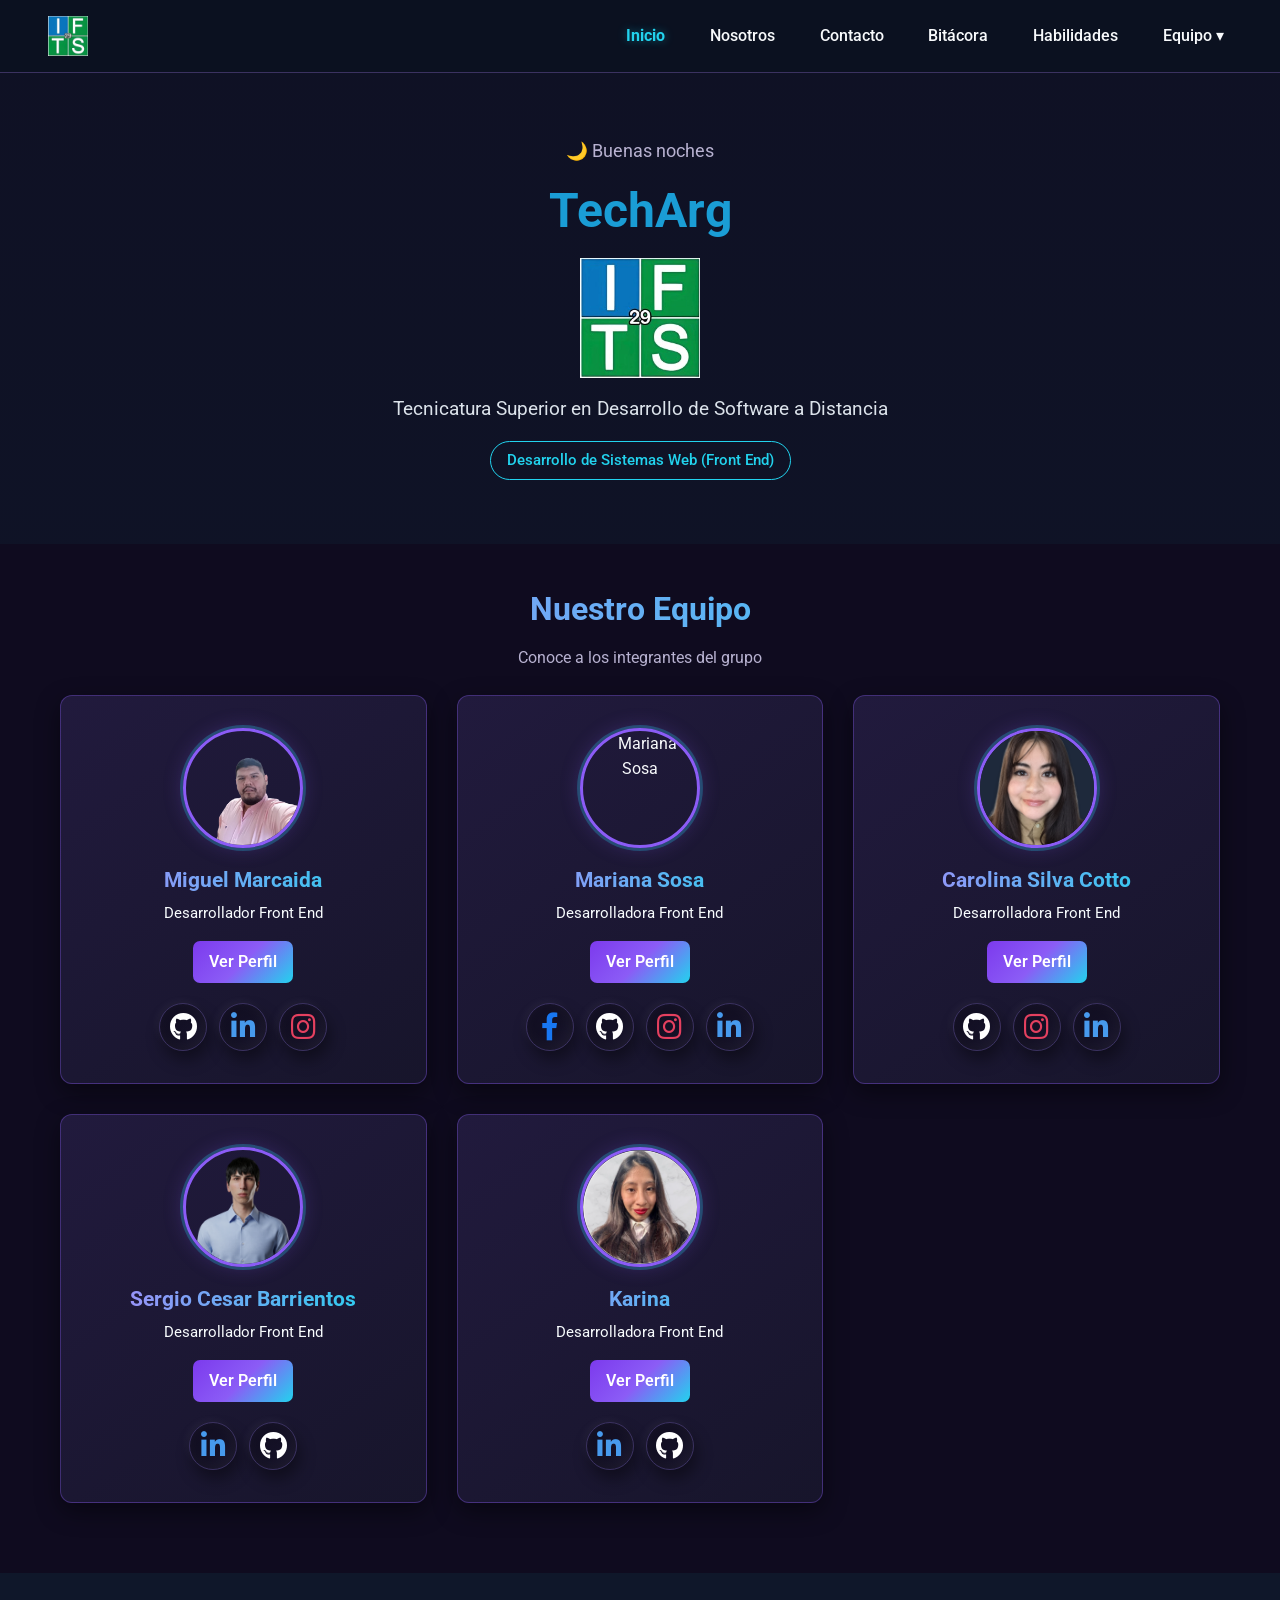
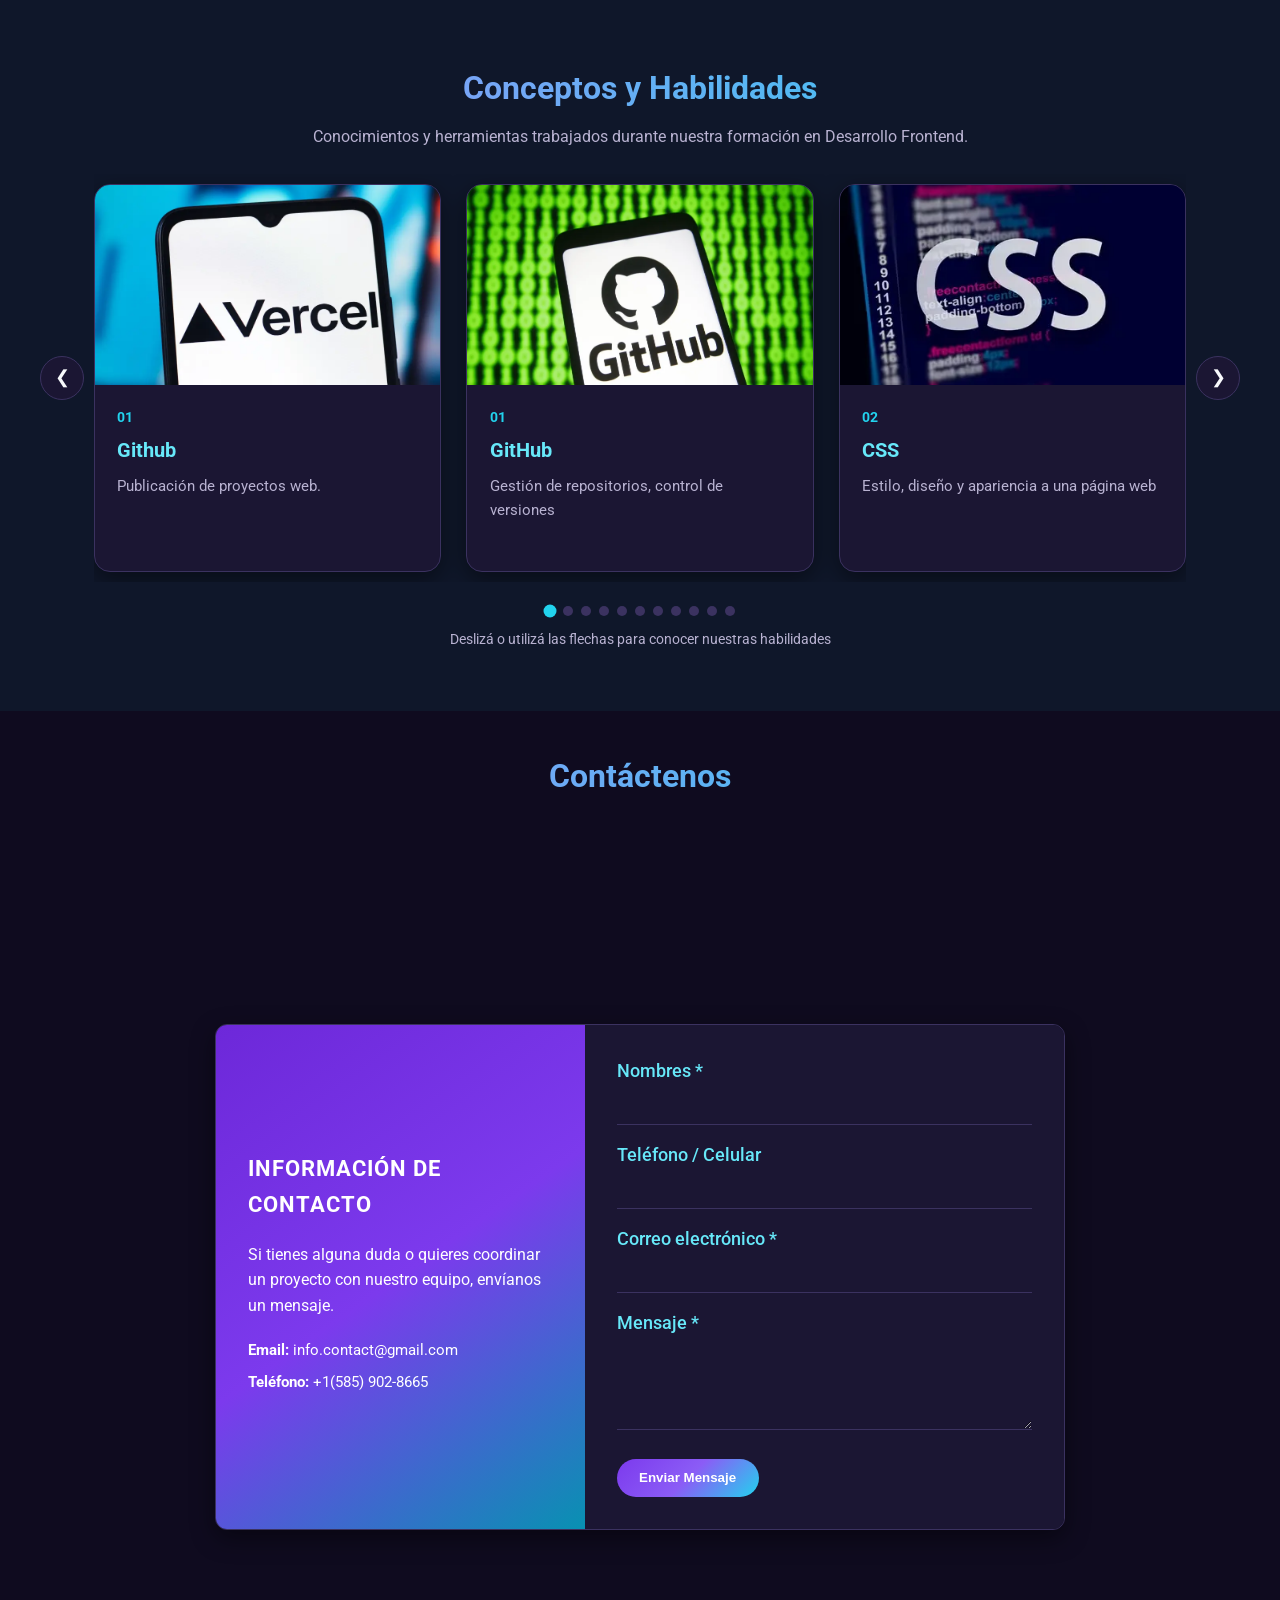
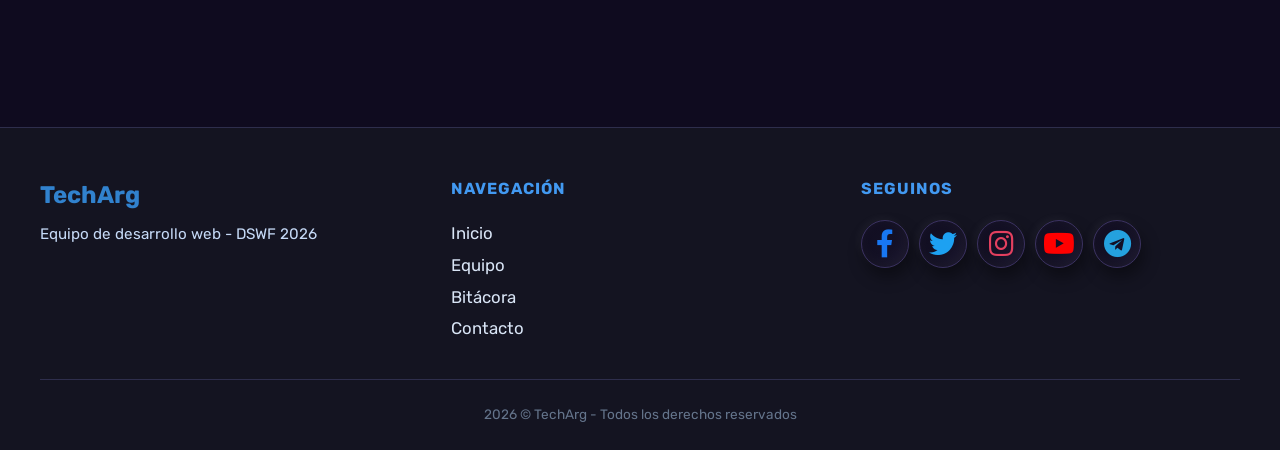
==== index.html @ 379dbae5 "arreglo enlaces de Karina y agrego logo del grupo, es el mismo que tine sergio no hay cambios" ====
<!doctype html>
<html lang="es">

<head>
  <meta charset="UTF-8" />
  <meta name="viewport" content="width=device-width, initial-scale=1.0" />
  <title>TechArg - Equipo de Desarrollo</title>

  <!-- Google Fonts -->
  <link rel="preconnect" href="https://fonts.googleapis.com" />
  <link rel="preconnect" href="https://fonts.gstatic.com" crossorigin />
  <link href="https://fonts.googleapis.com/css2?family=Roboto:wght@400;500;700&display=swap" rel="stylesheet" />
  <link rel="stylesheet" href="https://fonts.googleapis.com/css2?family=Rubik:wght@400;500&display=swap" />
  <link rel="stylesheet" href="https://cdnjs.cloudflare.com/ajax/libs/font-awesome/5.15.4/css/all.min.css" />
  <link rel="stylesheet" href="css/styles.css" />
  <link rel="shortcut icon" href="img/logoItfs.png" type="image/x-icon" />
</head>

<body>
  <!-- Encabezado / Navegación -->
  <header class="header">
    <div class="logo">
      <span><img src="img/logoItfs.png" alt="Logo IFTS" width="40" /></span>
    </div>

    <button class="menu-toggle" id="menuToggle" aria-label="Abrir menú">
      <i class="fas fa-bars"></i>
    </button>

    <nav class="nav" id="navMenu">
      <a href="index.html" class="active">Inicio</a>
      <a href="#equipo">Nosotros</a>
      <a href="#contacto">Contacto</a>
      <a href="bitacora.html">Bitácora</a>
      <a href="#habilidades">Habilidades</a>
      <div class="dropdown">
        <a href="#equipo" class="dropdown-btn">Equipo ▾</a>
        <div class="dropdown-content">
          <a href="mariana.html">Mariana Sosa</a>
          <a href="miguel.html">Miguel Marcaida</a>
          <a href="carolina.html">Carolina Silva Cotto</a>
          <a href="sergio.html">Sergio Cesar Barrientos</a>
          <a href="karina.html">Karina Sanchez</a>
        </div>
      </div>
    </nav>
  </header>

  <main>
    <!-- Hero -->
    <section id="inicio" class="hero-banner">
      <div class="hero-content">
        <p id="saludo" class="saludo">Cargando...</p>
        <h1 class="hero-title">TechArg</h1>
        <img src="img/logoItfs.png" alt="Logo IFTS" class="hero-logo" />
        <p class="hero-subtitle">
          Tecnicatura Superior en Desarrollo de Software a Distancia
        </p>
        <span class="hero-badge">Desarrollo de Sistemas Web (Front End)</span>
      </div>
    </section>

    <!-- Sección Equipo -->
    <section id="equipo" class="container team-section">
      <div class="section-title">
        <h2>Nuestro Equipo</h2>
        <p>Conoce a los integrantes del grupo</p>
      </div>

      <div class="team-grid">
        <!-- Miguel -->
        <article class="card">
          <img src="img/miguel/avatar-miguel.png" alt="Miguel Marcaida" class="card-img" />
          <h3>Miguel Marcaida</h3>
          <p class="role">Desarrollador Front End</p>
          <div class="card-links">
            <a href="miguel.html" class="btn-profile">Ver Perfil</a>
          </div>
          <div class="card-socials">
            <a href="https://github.com/Miguel-Marcaida" target="_blank" rel="noopener" title="GitHub" class="socials-item">
              <i class="fab fa-github github"></i>
            </a>
            <a href="https://www.linkedin.com/in/miguel-marcaida" target="_blank" rel="noopener" title="LinkedIn" class="socials-item">
              <i class="fab fa-linkedin-in linkedin"></i>
            </a>
            <a href="https://www.instagram.com/miguelmarcaida" target="_blank" rel="noopener" title="Instagram" class="socials-item">
              <i class="fab fa-instagram instagram"></i>
            </a>
          </div>
        </article>

        <!-- Mariana -->
        <article class="card">
          <img src="img/foto cv.webp" alt="Mariana Sosa" class="card-img" />
          <h3>Mariana Sosa</h3>
          <p class="role">Desarrolladora Front End</p>
          <div class="card-links">
            <a href="mariana.html" class="btn-profile">Ver Perfil</a>
          </div>
          <div class="card-socials">
            <a href="https://www.facebook.com/mariana.sosa.5015" target="_blank" rel="noopener" title="Facebook" class="socials-item">
              <i class="fab fa-facebook-f facebook"></i>
            </a>
            <a href="https://github.com/MaruSosa" target="_blank" rel="noopener" title="GitHub" class="socials-item">
              <i class="fab fa-github github"></i>
            </a>
            <a href="https://www.instagram.com/maruu_sosa/?hl=es" target="_blank" rel="noopener" title="Instagram" class="socials-item">
              <i class="fab fa-instagram instagram"></i>
            </a>
            <a href="https://www.linkedin.com/in/mariana-sosa-0b2378185/" target="_blank" rel="noopener" title="LinkedIn" class="socials-item">
              <i class="fab fa-linkedin-in linkedin"></i>
            </a>
          </div>
        </article>

        <!-- Carolina -->
        <article class="card">
          <img src="img/carolina/carolina-foto.png" alt="Carolina Silva Cotto" class="card-img" />
          <h3>Carolina Silva Cotto</h3>
          <p class="role">Desarrolladora Front End</p>
          <div class="card-links">
            <a href="carolina.html" class="btn-profile">Ver Perfil</a>
          </div>
          <div class="card-socials">
            <a href="https://github.com/csilvacotto-2202" target="_blank" rel="noopener" title="GitHub" class="socials-item">
              <i class="fab fa-github github"></i>
            </a>
            <a href="https://www.instagram.com/carosc_02" target="_blank" rel="noopener" title="Instagram" class="socials-item">
              <i class="fab fa-instagram instagram"></i>
            </a>
            <a href="https://www.linkedin.com/in/carolina-silva-cotto" target="_blank" rel="noopener" title="LinkedIn" class="socials-item">
              <i class="fab fa-linkedin-in linkedin"></i>
            </a>
          </div>
        </article>

        <!-- Sergio -->
        <article class="card">
          <img src="img/sergio/yo.png" alt="Sergio Cesar Barrientos" class="card-img" />
          <h3>Sergio Cesar Barrientos</h3>
          <p class="role">Desarrollador Front End</p>
          <div class="card-links">
            <a href="sergio.html" class="btn-profile">Ver Perfil</a>
          </div>
          <div class="card-socials">
            <a href="https://www.linkedin.com" target="_blank" rel="noopener" title="LinkedIn" class="socials-item">
              <i class="fab fa-linkedin-in linkedin"></i>
            </a>
            <a href="https://github.com/SergioCesarBarrientos" target="_blank" rel="noopener" title="GitHub" class="socials-item">
              <i class="fab fa-github github"></i>
            </a>
          </div>
        </article>

        <!-- Karina -->
        <article class="card">
          <img src="img/karina/perfil.png" alt="Karina" class="card-img" />
          <h3>Karina</h3>
          <p class="role">Desarrolladora Front End</p>
          <div class="card-links">
            <a href="karina.html" class="btn-profile">Ver Perfil</a>
          </div>
          <div class="card-socials">
            <a href="https://www.linkedin.com" target="_blank" rel="noopener" title="LinkedIn" class="socials-item">
              <i class="fab fa-linkedin-in linkedin"></i>
            </a>
            <a href="https://github.com" target="_blank" rel="noopener" title="GitHub" class="socials-item">
              <i class="fab fa-github github"></i>
            </a>
          </div>
        </article>
      </div>
    </section>

    <!-- =========================================================
         SECCIÓN HABILIDADES
         ========================================================= -->
    <section id="habilidades" class="services-section">

      <div class="section-title">
        <h2>Conceptos y Habilidades</h2>
        <p>
          Conocimientos y herramientas trabajados durante
          nuestra formación en Desarrollo Frontend.
        </p>
      </div>

      <div class="skills-carousel" id="skillsCarousel">

        <button class="carousel-button carousel-prev" id="prevSkill" type="button" aria-label="Habilidad anterior">
          &#10094;
        </button>

        <div class="skills-viewport">
          <div class="skills-track" id="skillsTrack">

            <!-- 01 - GITHUB Y VERCEL -->
            <article class="skill-card">
              <div class="skill-image">
                <img src="img/carruselHabilidades/vercel.webp" alt="GitHub" loading="lazy" />
              </div>
              <div class="skill-content">
                <span class="skill-number">01</span>
                <h3> Github</h3>
                <p>Publicación de proyectos web.</p>
              </div>
            </article>
            <article class="skill-card">
              <div class="skill-image">
                <img src="img/carruselHabilidades/github.webp" alt="GitHub" loading="lazy" />
              </div>
              <div class="skill-content">
                <span class="skill-number">01</span>
                <h3>GitHub </h3>
                <p>Gestión de repositorios, control de versiones</p>
              </div>
            </article>

            <!-- 02 - FRONTEND -->
            <article class="skill-card">
              <div class="skill-image">
                <img src="img/carruselHabilidades/css.webp" alt="Desarrollo Frontend" loading="lazy" />
              </div>
              <div class="skill-content">
                <span class="skill-number">02</span>
                <h3>CSS</h3>
                <p>Estilo, diseño y apariencia a una página web</p>
              </div>
            </article>

            <!-- 03 - HTML -->
            <article class="skill-card">
              <div class="skill-image">
                <img src="img/carruselHabilidades/html.webp" alt="HTML" loading="lazy" />
              </div>
              <div class="skill-content">
                <span class="skill-number">03</span>
                <h3>HTML</h3>
                <p>Estructuración semántica, organización de contenidos y construcción de páginas web.</p>
              </div>
            </article>

            <!-- 04 -responsive design-->
            <article class="skill-card">
              <div class="skill-image">
                <img src="img/logo responsive design.webp" alt="CSS y Responsive Design" loading="lazy" />
              </div>
              <div class="skill-content">
                <span class="skill-number">04</span>
                <h3>CSS &amp; Responsive Design</h3>
                <p>Estilos, Flexbox, Grid, animaciones y adaptación de interfaces a diferentes dispositivos.</p>
              </div>
            </article>

            <!-- 05 - JAVASCRIPT -->
            <article class="skill-card">
              <div class="skill-image">
                <img src="img/logo javascript.webp" alt="JavaScript" loading="lazy" />
              </div>
              <div class="skill-content">
                <span class="skill-number">05</span>
                <h3>JavaScript</h3>
                <p>Creación de interacciones dinámicas y comportamiento de los elementos de una página.</p>
              </div>
            </article>

            <!-- 06 - MANIPULACIÓN DE DATOS -->
            <article class="skill-card">
              <div class="skill-image">
                <img src="img/carruselHabilidades/data process.webp" alt="Manipulación de datos" loading="lazy" />
              </div>
              <div class="skill-content">
                <span class="skill-number">06</span>
                <h3>Manipulación de datos</h3>
                <p>Trabajo con información y estructuras de datos utilizando JavaScript.</p>
              </div>
            </article>

            <!-- 07 - LANDING PAGE -->
            <article class="skill-card">
              <div class="skill-image">
                <img src="img/carruselHabilidades/landing page.webp" alt="Landing Page" loading="lazy" />
              </div>
              <div class="skill-content">
                <span class="skill-number">07</span>
                <h3>Landing Pages</h3>
                <p>Diseño y desarrollo de páginas de presentación atractivas, claras y adaptables.</p>
              </div>
            </article>

            <!-- 08 - INTELIGENCIA ARTIFICIAL -->
            <article class="skill-card">
              <div class="skill-image">
                <img src="img/carruselHabilidades/ia.webp" alt="Inteligencia Artificial" loading="lazy" />
              </div>
              <div class="skill-content">
                <span class="skill-number">08</span>
                <h3>Inteligencia Artificial</h3>
                <p>Conceptos básicos sobre Inteligencia Artificial y sus aplicaciones en el desarrollo.</p>
              </div>
            </article>

            <!-- 09 - DESARROLLO ASISTIDO CON IA -->
            <article class="skill-card">
              <div class="skill-image">
                <img src="img/carruselHabilidades/desarrollo asistido.webp" alt="Desarrollo asistido con IA" loading="lazy" />
              </div>
              <div class="skill-content">
                <span class="skill-number">09</span>
                <h3>Desarrollo asistido con IA</h3>
                <p>Uso de herramientas de IA como apoyo durante el proceso de desarrollo y aprendizaje.</p>
              </div>
            </article>

            <!-- 10 - FRAMEWORKS -->
            <article class="skill-card">
              <div class="skill-image">
                <img src="img/carruselHabilidades/framework.webp" alt="Frameworks JavaScript" loading="lazy" />
              </div>
              <div class="skill-content">
                <span class="skill-number">10</span>
                <h3>Frameworks JavaScript</h3>
                <p>Introducción al uso de frameworks y herramientas del ecosistema JavaScript.</p>
              </div>
            </article>

          </div>
        </div>

        <button class="carousel-button carousel-next" id="nextSkill" type="button" aria-label="Siguiente habilidad">
          &#10095;
        </button>

      </div>

      <div class="carousel-footer">
        <div class="carousel-dots" id="carouselDots" aria-label="Indicadores de habilidades"></div>
        <p>Deslizá o utilizá las flechas para conocer nuestras habilidades</p>
      </div>

    </section>

    <!-- Sección de contacto -->
    <section class="section-title">
      <h2>Contáctenos</h2>
    </section>

    <section id="contacto" class="contact-section">
      <div class="contact-container">
        <!-- Información de contacto -->
        <div class="contact-info">
          <h2>INFORMACIÓN DE CONTACTO</h2>
          <p class="contact-desc">
            Si tienes alguna duda o quieres coordinar un proyecto con nuestro
            equipo, envíanos un mensaje.
          </p>

          <div class="info-details">
            <p><strong>Email:</strong> info.contact@gmail.com</p>
            <p><strong>Teléfono:</strong> +1(585) 902-8665</p>
          </div>
        </div>

        <!-- Formulario -->
        <form class="contact-form">
          <div class="form-group">
            <label for="nombres">Nombres *</label>
            <input type="text" id="nombres" required />
          </div>

          <div class="form-group">
            <label for="telefono">Teléfono / Celular</label>
            <input type="tel" id="telefono" />
          </div>

          <div class="form-group">
            <label for="email">Correo electrónico *</label>
            <input type="email" id="email" required />
          </div>

          <div class="form-group">
            <label for="mensaje">Mensaje *</label>
            <textarea id="mensaje" rows="4" required></textarea>
          </div>

          <button type="submit" class="btn-submit">Enviar Mensaje</button>
        </form>
      </div>
    </section>
  </main>

  <!-- Pie de Página -->
  <footer class="footer">
    <div class="footer-container">
      <!-- Columna 1: Logo + descripción -->
      <div class="footer-col">
        <h3>TechArg</h3>
        <p>Equipo de desarrollo web - DSWF 2026</p>
      </div>

      <!-- Columna 2: Navegación -->
      <div class="footer-col">
        <h4>Navegación</h4>
        <ul>
          <li><a href="#inicio">Inicio</a></li>
          <li><a href="#equipo">Equipo</a></li>
          <li><a href="bitacora.html">Bitácora</a></li>
          <li><a href="#contacto">Contacto</a></li>
        </ul>
      </div>

      <!-- Columna 3: Redes Sociales -->
      <div class="footer-col">
        <h4>Seguinos</h4>
        <div class="footer-socials">
          <a href="#" class="socials-item" title="Facebook"><i class="fab fa-facebook-f facebook"></i></a>
          <a href="#" class="socials-item" title="Twitter"><i class="fab fa-twitter twitter"></i></a>
          <a href="#" class="socials-item" title="Instagram"><i class="fab fa-instagram instagram"></i></a>
          <a href="#" class="socials-item" title="YouTube"><i class="fab fa-youtube youtube"></i></a>
          <a href="#" class="socials-item" title="Telegram"><i class="fab fa-telegram telegram"></i></a>
        </div>
      </div>
    </div><!-- /footer-container -->

    <!-- Copyright -->
    <div class="footer-copy">
      <p>2026 © TechArg - Todos los derechos reservados</p>
    </div>
  </footer>



  <button id="btnArriba" class="btn-arriba">
           <i class="fas fa-arrow-up"></i>
    </button>

  <script src="js/main.js"></script>
  <script src="js/sergio.js"></script>
</body>

</html>
---- css/styles.css ----
/* ===================================================
   1. VARIABLES GLOBALES Y RESET
   =================================================== */

:root {
  --primary-color: #8b5cf6;
  --primary-hover: #7c3aed;

  --secondary-color: #22d3ee;
  --secondary-hover: #06b6d4;

  --bg-color: #0f0b1f;
  --card-bg: #1b1633;
  --header-bg: #100c20;

  --text-color: #f8fafc;
  --text-muted: #b8b2d1;

  --border-color: #3b3260;

  --gradient-tech: linear-gradient(135deg, #7c3aed, #8b5cf6, #22d3ee);

  --shadow: 0 8px 25px rgba(0, 0, 0, 0.45);

  --font-main: "Roboto", sans-serif;
}

* {
  box-sizing: border-box;
  margin: 0;
  padding: 0;
}

html {
    scroll-behavior: smooth;
}


img {
  max-width: 100%;
  height: auto;
  display: block;
}

body {
  font-family: var(--font-main);
  background-color: var(--bg-color);
  color: var(--text-color);
  line-height: 1.6;
  overflow-x: hidden;
}

.container {
  width: 100%;
}

/* ===================================================
   2. HEADER Y NAVEGACIÓN
   =================================================== */

.header {
  background-color: #0b1120;
  padding: 0.8rem 1rem;
  display: flex;
  flex-wrap: wrap;
  justify-content: space-between;
  align-items: center;
  gap: 0.8rem;
  border-bottom: 1px solid var(--border-color);
  position: relative;
}

.logo {
  display: flex;
  align-items: center;
}

/* Botón hamburguesa (solo mobile) */
.menu-toggle {
  background: none;
  border: 1px solid var(--border-color);
  border-radius: 8px;
  color: var(--text-color);
  font-size: 1.3rem;
  width: 44px;
  height: 44px;
  cursor: pointer;
  transition: color 0.2s, border-color 0.2s;
}

.menu-toggle:hover {
  color: var(--secondary-color);
  border-color: var(--secondary-color);
}

/* Menú: oculto en mobile hasta que se abre */
.nav {
  display: none;
  flex-direction: column;
  align-items: center;
  gap: 0.6rem;
  width: 100%;
}

.nav.open {
  display: flex;
}

.nav a,
.dropdown-btn {
  text-decoration: none;
  color: var(--text-color);
  font-weight: 500;
  transition: color 0.2s, text-shadow 0.2s;
  padding: 0.2rem 0.5rem;
}

.nav a:hover,
.nav a.active,
.dropdown:hover .dropdown-btn {
  color: var(--secondary-color);
  font-weight: 700;
  text-shadow: 0 0 10px rgba(34, 211, 238, 0.45);
}

/* Menú desplegable */
.dropdown {
  position: relative;
  display: inline-block;
}

.dropdown-btn {
  cursor: pointer;
  background: none;
  border: none;
  font-size: inherit;
  font-family: inherit;
}

.dropdown-content {
  display: none;
  position: absolute;
  top: 100%;
  left: 50%;
  transform: translateX(-50%);
  background-color: var(--card-bg);
  min-width: 180px;
  box-shadow: var(--shadow);
  border: 1px solid var(--border-color);
  border-radius: 8px;
  z-index: 1000;
  overflow: hidden;
}

.dropdown-content a {
  color: var(--text-muted);
  padding: 10px 16px;
  text-decoration: none;
  display: block;
  font-size: 0.95rem;
  text-align: left;
  white-space: nowrap;
  transition: background 0.2s, color 0.2s;
}

.dropdown-content a:hover {
  background: var(--gradient-tech);
  color: #ffffff;
}

.dropdown:hover .dropdown-content {
  display: flex;
  flex-direction: column;
}

/* ===================================================
   3. HERO Y TÍTULOS DE SECCIÓN
   =================================================== */

.hero-banner {
  background:
    linear-gradient(rgba(15, 23, 42, 0.5), rgba(15, 23, 42, 0.65)),
    url("https://images.unsplash.com/photo-1522071820081-009f0129c71c?auto=format&fit=crop&w=1350&q=80")
      center/cover no-repeat;
  color: var(--text-color);
  padding: 4rem 1rem;
  text-align: center;
}

.hero-logo {
  width: 120px;
  margin: 0 auto 1rem;
}

.saludo {
  font-size: 1.1rem;
  color: var(--text-muted);
  margin-bottom: 0.5rem;
}

.hero-title {
  font-size: 2.2rem;
  margin-bottom: 0.5rem;
  color: #1a9dd5;
}

.hero-subtitle {
  font-size: 1.2rem;
  color: #dbe2ea;
  margin-bottom: 1rem;
}

.hero-badge {
  display: inline-block;
  padding: 0.4rem 1rem;
  border: 1px solid var(--secondary-color);
  border-radius: 999px;
  color: var(--secondary-color);
  font-size: 0.95rem;
  font-weight: 500;
}

.section-title {
  text-align: center;
  margin: 2.5rem 0 1.5rem;
}

.section-title h2 {
  background: linear-gradient(90deg, #a78bfa, #22d3ee);
  background-clip: text;
  -webkit-background-clip: text;
  -webkit-text-fill-color: transparent;
  font-size: 2rem;
  font-weight: 700;
}

.section-title p {
  margin-top: 10px;
  color: var(--text-muted);
}

.section-subtitle {
  display: block;
  color: var(--secondary-color);
  font-size: 0.85rem;
  letter-spacing: 2px;
  margin-bottom: 0.3rem;
}

/* ===================================================
   4. TARJETAS DE EQUIPO
   =================================================== */
.team-section{
    padding-bottom: 70px;
}

.team-grid {
  display: grid;
  grid-template-columns: repeat(auto-fit, minmax(240px, 1fr));
  gap: 30px;
  max-width: 1200px;
  margin: 0 auto;
  padding: 0 20px;
}

.card {
  background: linear-gradient(145deg, #211a3d, #17152b);
  border: 1px solid rgba(139, 92, 246, 0.35);
  border-radius: 12px;
  padding: 2rem;
  text-align: center;
  box-shadow: var(--shadow);
  transition: transform 0.3s ease, border-color 0.3s ease, box-shadow 0.3s ease;
}

.card:hover {
  transform: translateY(-5px);
  border-color: var(--secondary-color);
  box-shadow:
    0 10px 30px rgba(124, 58, 237, 0.25),
    0 0 20px rgba(34, 211, 238, 0.12);
}

.card-img {
  width: 120px;
  height: 120px;
  border-radius: 50%;
  margin: 0 auto 1rem;
  object-fit: cover;
  border: 3px solid #8b5cf6;
  box-shadow:
    0 0 0 3px rgba(34, 211, 238, 0.25),
    0 0 20px rgba(139, 92, 246, 0.25);
}

.card h3 {
  font-size: 1.3rem;
  margin-bottom: 0.25rem;
  background: linear-gradient(90deg, #a78bfa, #22d3ee);
  background-clip: text;
  -webkit-background-clip: text;
  -webkit-text-fill-color: transparent;
}

.card .role {
  color: #f7fbfd;
  font-size: 0.95rem;
  margin-bottom: 1rem;
}

.card-links {
  display: flex;
  gap: 0.5rem;
  justify-content: center;
  margin-top: 1rem;
}

.card-socials {
  display: flex;
  justify-content: center;
  align-items: center;
  gap: 12px;
  margin-top: 20px;
  width: 100%;
}

/* Botones */
.btn,
.btn-profile,
.btn-github {
  padding: 0.5rem 1rem;
  border-radius: 7px;
  text-decoration: none;
  font-weight: 600;
  cursor: pointer;
  border: none;
  transition: background 0.3s ease, transform 0.3s ease, box-shadow 0.3s ease;
}

.btn,
.btn-profile {
  background: var(--gradient-tech);
  color: white;
}

.btn:hover,
.btn-profile:hover {
  transform: translateY(-2px);
  box-shadow:
    0 5px 15px rgba(139, 92, 246, 0.4),
    0 0 15px rgba(34, 211, 238, 0.2);
}

.btn-github {
  background-color: #27213f;
  color: white;
  border: 1px solid #403663;
}

.btn-github:hover {
  background: linear-gradient(135deg, #7c3aed, #22d3ee);
  border-color: transparent;
}

/* ===================================================
   5. HABILIDADES - CARRUSEL
   =================================================== */

.services-section {
  width: 100%;
  padding: 50px 15px 60px;
  background: #0f172a;
  overflow: hidden;
}

.skills-carousel {
  position: relative;
  display: flex;
  align-items: center;
  gap: 10px;
  max-width: 1200px;
  margin: 0 auto;
}

/* Ventana visible */
.skills-viewport {
  flex: 1;
  min-width: 0;
  overflow: hidden;
  padding: 10px 0;
}

/* Pista que se desplaza */
.skills-track {
  display: flex;
  gap: 25px;
  will-change: transform;
}

/* Tarjeta: 3 por vista en escritorio */
.skill-card {
  flex: 0 0 calc((100% - 50px) / 3);
  background: var(--card-bg);
  border: 1px solid var(--border-color);
  border-radius: 16px;
  overflow: hidden;
  box-shadow: var(--shadow);
  transition: border-color 0.3s ease, box-shadow 0.3s ease;
}

.skill-card:hover {
  border-color: var(--secondary-color);
  box-shadow:
    0 10px 30px rgba(124, 58, 237, 0.25),
    0 0 20px rgba(34, 211, 238, 0.12);
}

.skill-image {
  height: 200px;
  background: #0b1120;
}

.skill-image img {
  width: 100%;
  height: 100%;
  object-fit: cover;
}

.skill-content {
  padding: 1.2rem 1.4rem 1.5rem;
}

.skill-number {
  display: inline-block;
  color: var(--secondary-color);
  font-weight: 700;
  font-size: 0.9rem;
  margin-bottom: 0.3rem;
}

.skill-content h3 {
  color: #67e8f9;
  font-size: 1.25rem;
  margin-bottom: 0.5rem;
}

.skill-content p {
  color: var(--text-muted);
  font-size: 0.95rem;
}

/* Flechas */
.carousel-button {
  flex-shrink: 0;
  width: 44px;
  height: 44px;
  border-radius: 50%;
  border: 1px solid var(--border-color);
  background: var(--card-bg);
  color: var(--text-color);
  font-size: 1.1rem;
  cursor: pointer;
  transition: background 0.3s ease, border-color 0.3s ease, transform 0.3s ease;
}

.carousel-button:hover {
  background: var(--gradient-tech);
  border-color: transparent;
  transform: scale(1.08);
}

/* Indicadores */
.carousel-footer {
  margin-top: 1.5rem;
  text-align: center;
}

.carousel-dots {
  display: flex;
  justify-content: center;
  flex-wrap: wrap;
  gap: 8px;
  margin-bottom: 0.8rem;
}

.carousel-dot {
  width: 10px;
  height: 10px;
  border-radius: 50%;
  border: none;
  background: var(--border-color);
  cursor: pointer;
  transition: background 0.3s ease, transform 0.3s ease;
}

.carousel-dot.active {
  background: var(--secondary-color);
  transform: scale(1.3);
}

.carousel-footer p {
  color: var(--text-muted);
  font-size: 0.9rem;
}

/* Tablet: 2 por vista */
@media (max-width: 900px) {
  .skill-card {
    flex-basis: calc((100% - 25px) / 2);
  }
}

/* Celular: 1 por vista */
@media (max-width: 600px) {
  .skill-card {
    flex-basis: 100%;
  }

  .skill-image {
    height: 170px;
  }

  .carousel-button {
    width: 36px;
    height: 36px;
    font-size: 0.95rem;
  }
}

/* ===================================================
   6. FORMULARIO DE CONTACTO
   =================================================== */

.contact-section {
  display: flex;
  justify-content: center;
  align-items: center;
  width: 100%;
      min-height: 100vh;
    box-sizing: border-box;
}

.contact-container {
  display: grid;
  grid-template-columns: 1fr;
  max-width: 850px;
  width: 100%;
  margin: 0 auto;
  border-radius: 12px;
  overflow: hidden;
  box-shadow: var(--shadow);
  border: 1px solid var(--border-color);
}

.contact-info {
  background: linear-gradient(145deg, #6d28d9, #7c3aed, #0891b2);
  color: #ffffff;
  padding: 2rem;
  display: flex;
  flex-direction: column;
  justify-content: center;
  gap: 1.2rem;
}

.contact-info h2 {
  font-size: 1.4rem;
  letter-spacing: 1px;
}

.info-details p {
  margin-bottom: 0.5rem;
  font-size: 0.95rem;
}

.contact-form {
  background-color: var(--card-bg);
  padding: 2rem;
  display: flex;
  flex-direction: column;
  gap: 1rem;
}

.form-group {
  display: flex;
  flex-direction: column;
  gap: 0.3rem;
}

.form-group label {
  color: #67e8f9;
  font-size: 1.1rem;
  font-weight: 500;
}

.form-group input,
.form-group textarea {
  background: transparent;
  border: none;
  border-bottom: 1px solid var(--border-color);
  color: var(--text-color);
  padding: 0.5rem 0;
  font-size: 0.95rem;
  font-family: inherit;
  outline: none;
  transition: border-color 0.2s, box-shadow 0.2s;
}

.form-group input:focus,
.form-group textarea:focus {
  border-bottom-color: var(--secondary-color);
  box-shadow: 0 1px 0 var(--secondary-color);
}

.btn-submit {
  background: var(--gradient-tech);
  color: white;
  border: none;
  padding: 0.7rem 1.4rem;
  border-radius: 25px;
  font-weight: 600;
  cursor: pointer;
  margin-top: 0.8rem;
  align-self: flex-start;
  transition: transform 0.3s ease, box-shadow 0.3s ease;
}

.btn-submit:hover {
  transform: translateY(-2px);
  box-shadow:
    0 5px 20px rgba(139, 92, 246, 0.45),
    0 0 15px rgba(34, 211, 238, 0.2);
}

/* ===================================================
   7. REDES SOCIALES (BOTONES NEUMÓRFICOS)
   =================================================== */

.facebook  { color: #1877f2; }
.github    { color: #ffffff; }
.instagram { color: #e4405f; }
.linkedin  { color: #479aed; }
.youtube   { color: #ff0000; }
.telegram  { color: #24a1de; }
.twitter   { color: #1da1f2; }

.socials-item {
  display: inline-flex;
  align-items: center;
  justify-content: center;
  width: 48px;
  height: 48px;
  border-radius: 50%;
  background: linear-gradient(145deg, #1b1633, #141126);
  border: 1px solid #3b3260;
  text-decoration: none;
  box-shadow:
    3px 9px 16px rgba(0, 0, 0, 0.4),
    -3px -3px 10px rgba(255, 255, 255, 0.04),
    inset 14px 14px 26px rgba(0, 0, 0, 0.3),
    inset -3px -3px 15px rgba(255, 255, 255, 0.05);
  transition: all 0.3s cubic-bezier(0.25, 0.8, 0.25, 1);
}

.socials-item i {
  font-size: 28px;
  line-height: 1;
}

a.socials-item:hover {
  transform: translateY(-3px);
  box-shadow: 0 0 20px rgba(1, 74, 84, 0.7);
  border-color: rgba(6, 255, 251, 0.61);
  background: linear-gradient(
    to right,
    rgba(52, 57, 219, 0.13),
    #010607b5,
    rgba(255, 0, 94, 0.14)
  );
}

a.socials-item:hover .facebook  { filter: drop-shadow(0 0 8px #1877f2); }
a.socials-item:hover .github    { filter: drop-shadow(0 0 8px #ffffff); }
a.socials-item:hover .instagram { filter: drop-shadow(0 0 8px #e4405f); }
a.socials-item:hover .linkedin  { filter: drop-shadow(0 0 8px #0a66c2); }

/* ===================================================
   8. PERFIL Y BITÁCORA
   =================================================== */

.profile-section {
  padding: 3rem 1rem;
  max-width: 900px;
  margin: 0 auto;
}

.profile-container {
  background-color: var(--card-bg);
  border: 1px solid var(--border-color);
  border-radius: 12px;
  padding: 2rem;
  margin-bottom: 2rem;
  box-shadow: var(--shadow);
  transition: border-color 0.3s ease, box-shadow 0.3s ease;
}

.profile-container:hover {
  border-color: var(--primary-color);
  box-shadow: 0 8px 25px rgba(49, 130, 206, 0.3);
}

.profile-section h2 {
  font-size: 1.8rem;
  color: var(--primary-color);
  text-align: center;
  margin-bottom: 2rem;
  border-bottom: 2px solid var(--border-color);
  padding-bottom: 0.8rem;
}

.profile-container h3 {
  font-size: 1.3rem;
  color: #55bfed;
  margin-bottom: 1rem;
}

.profile-lista {
  list-style: none;
}

.profile-lista li {
  background-color: #0f172a;
  border: 1px solid var(--border-color);
  border-radius: 8px;
  padding: 0.8rem 1.2rem;
  margin-bottom: 0.6rem;
  color: var(--text-muted);
  transition: border-color 0.3s ease, color 0.3s ease;
}

.profile-lista li:hover {
  border-color: var(--primary-color);
  color: var(--text-color);
}

.profile-lista li strong {
  color: #55bfed;
}

/* ===================================================
   9. FOOTER
   =================================================== */

.footer {
  background-color: #141421;
  border-top: 1px solid #2e2e4c;
  padding: 3rem 1rem 1.5rem;
  color: #40d3f1;
  font-family: "Rubik", sans-serif;
}

.footer-container {
  max-width: 1200px;
  margin: 0 auto;
  display: grid;
  grid-template-columns: 1fr;
  gap: 2rem;
  padding-bottom: 2rem;
  border-bottom: 1px solid #2e2e4c;
}

.footer-col {
  display: flex;
  flex-direction: column;
}

.footer-col h3 {
  color: #3182ce;
  font-size: 1.5rem;
  margin-bottom: 0.5rem;
}

.footer-col h4 {
  color: #4299f1;
  font-size: 1rem;
  margin-bottom: 1.2rem;
  text-transform: uppercase;
  letter-spacing: 1px;
}

.footer-col p {
  color: #c5d9f6;
  font-size: 0.95rem;
}

.footer-col ul {
  list-style: none;
}

.footer-col ul li {
  margin-bottom: 0.3rem;
}

.footer-col ul li a {
  color: #d9e5f6;
  text-decoration: none;
  font-size: 1.05rem;
  transition: color 0.3s ease;
}

.footer-col ul li a:hover {
  color: #38bdf8;
}

.footer-socials {
  display: flex;
  flex-wrap: wrap;
  gap: 10px;
}

.footer-copy {
  text-align: center;
  padding-top: 1.5rem;
  color: #64748b;
  font-size: 0.85rem;
}






.btn-arriba {
    position: fixed;
    bottom: 25px;
    right: 25px;

    width: 50px;
    height: 50px;

    border: 1px solid #5a5a8a;
    border-radius: 50%;

    background-color: #2e2e4c;
    color: #ffffff;

    font-size: 28px;
    font-weight: bold;

    cursor: pointer;

    display: flex;
    align-items: center;
    justify-content: center;

    opacity: 0;
    visibility: hidden;

    transition: all 0.3s ease;

    z-index: 1000;
}

.btn-arriba:hover {
    background-color: #44446b;
    border-color: #7777b5;
    transform: translateY(-5px);
}

.btn-arriba.mostrar {
    opacity: 1;
    visibility: visible;
}
/* ===================================================
   10. MEDIA QUERIES
   =================================================== */

@media (min-width: 400px) {
  .header {
    padding: 0.8rem 1.5rem;
  }

  .hero-title {
    font-size: 2.6rem;
  }
}

@media (min-width: 900px) {
  .header {
    flex-wrap: nowrap;
    padding: 1rem 2rem;
  }

  /* En escritorio se oculta la hamburguesa y el menú siempre se ve */
  .menu-toggle {
    display: none;
  }

  .nav {
    display: flex;
    flex-direction: row;
    flex-wrap: wrap;
    justify-content: flex-end;
    width: auto;
    gap: 1.2rem;
  }

  .dropdown-content {
    left: auto;
    right: 0;
    transform: none;
  }

  .team-grid {
    grid-template-columns: repeat(3, 1fr);
  }

  .contact-container {
    grid-template-columns: 1fr 1.3fr;
  }

  .footer-container {
    grid-template-columns: 1fr 1fr 1fr;
    align-items: start;
  }
}

@media (min-width: 1200px) {
  .container {
    max-width: 1200px;
    margin: 0 auto;
  }

  .header {
    padding: 1rem 3rem;
  }

  .nav {
    gap: 1.8rem;
  }

  .hero-title {
    font-size: 3rem;
  }
}

/* Respeta a quienes prefieren menos movimiento */
@media (prefers-reduced-motion: reduce) {
  .skills-track {
    transition: none !important;
  }
}
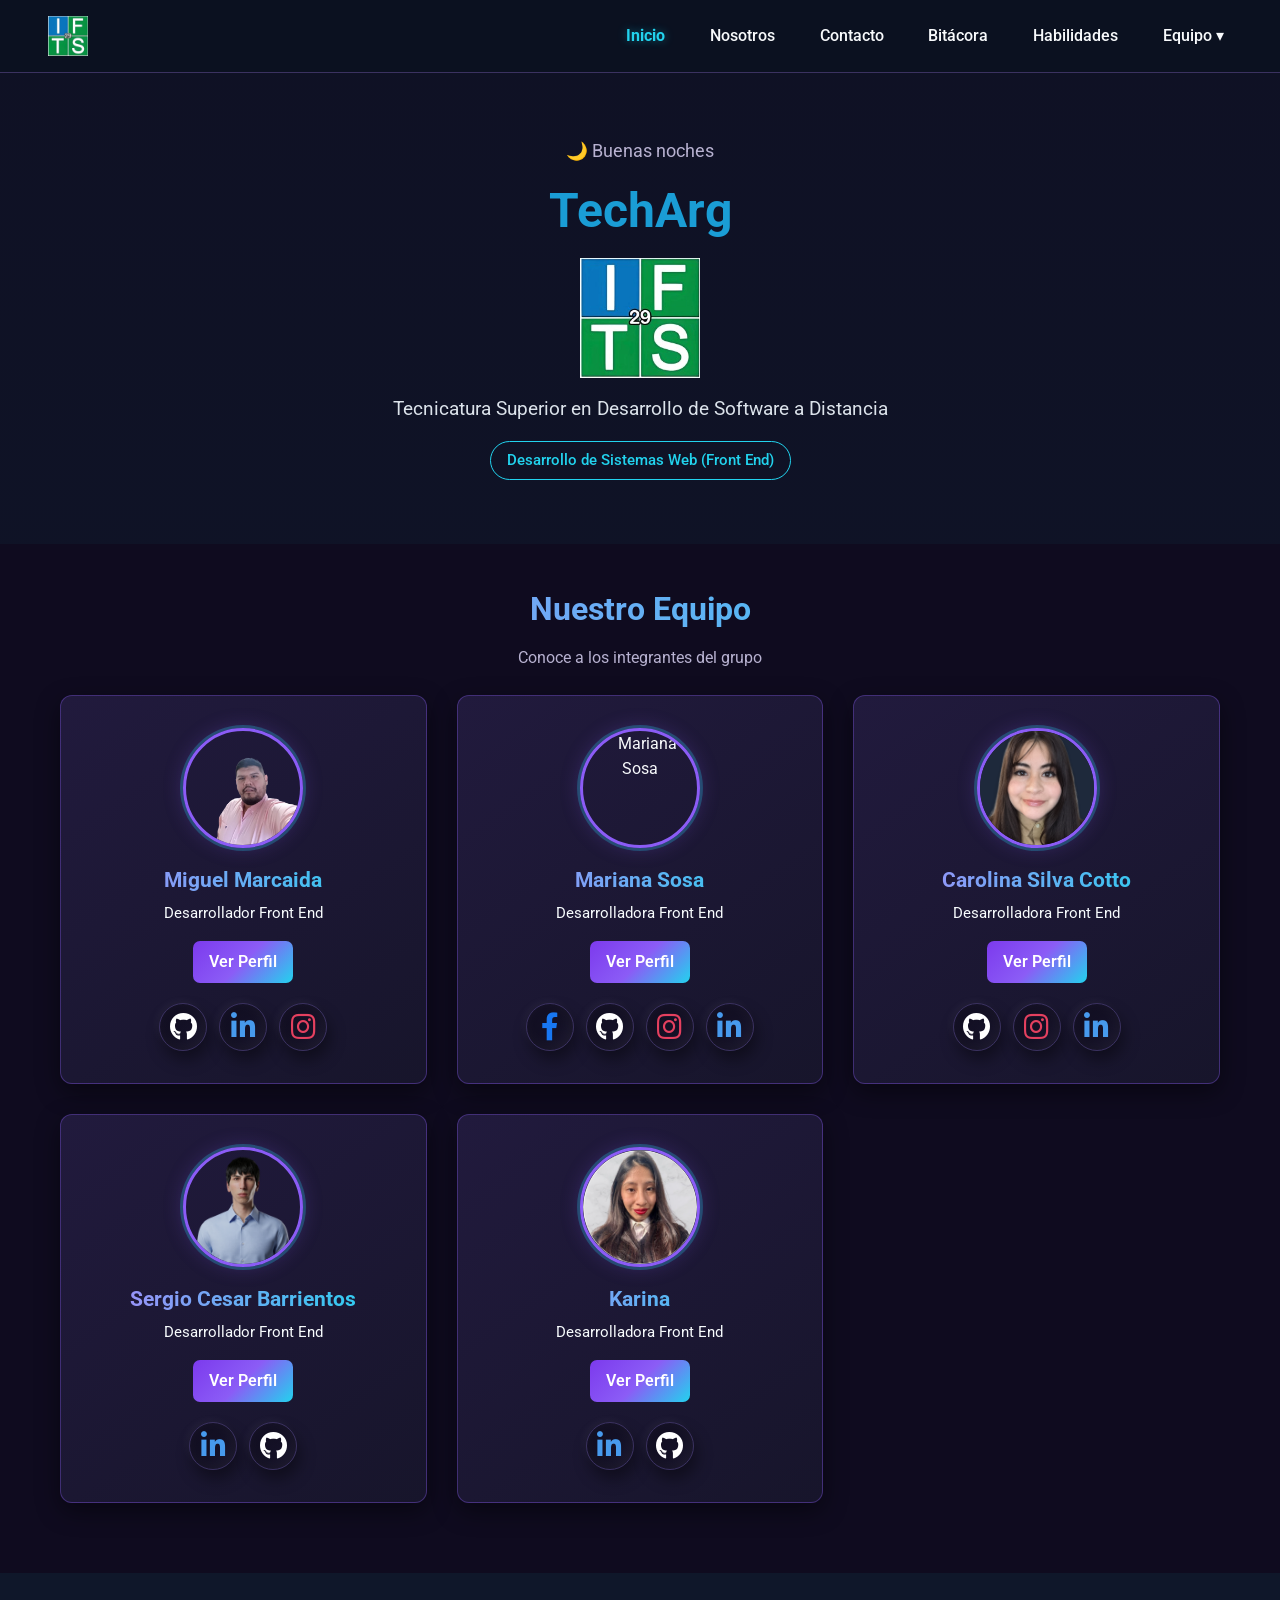
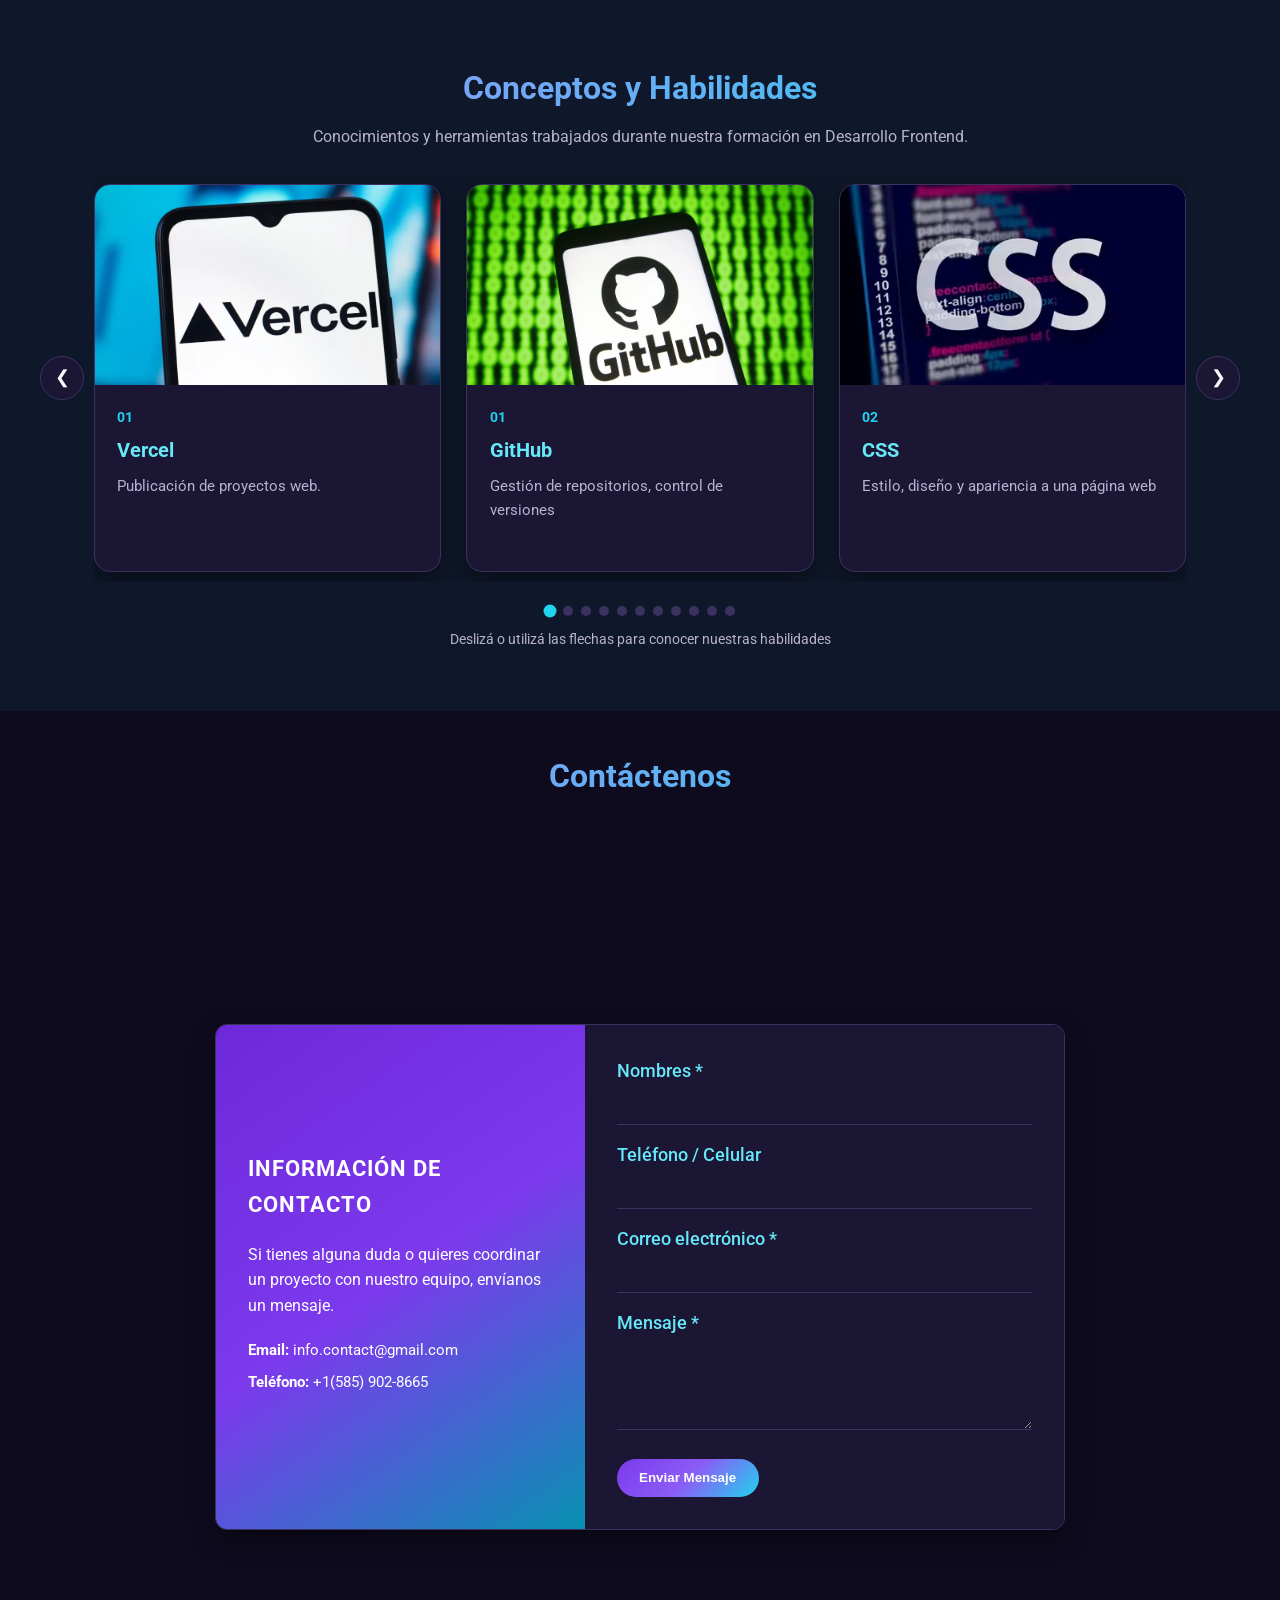
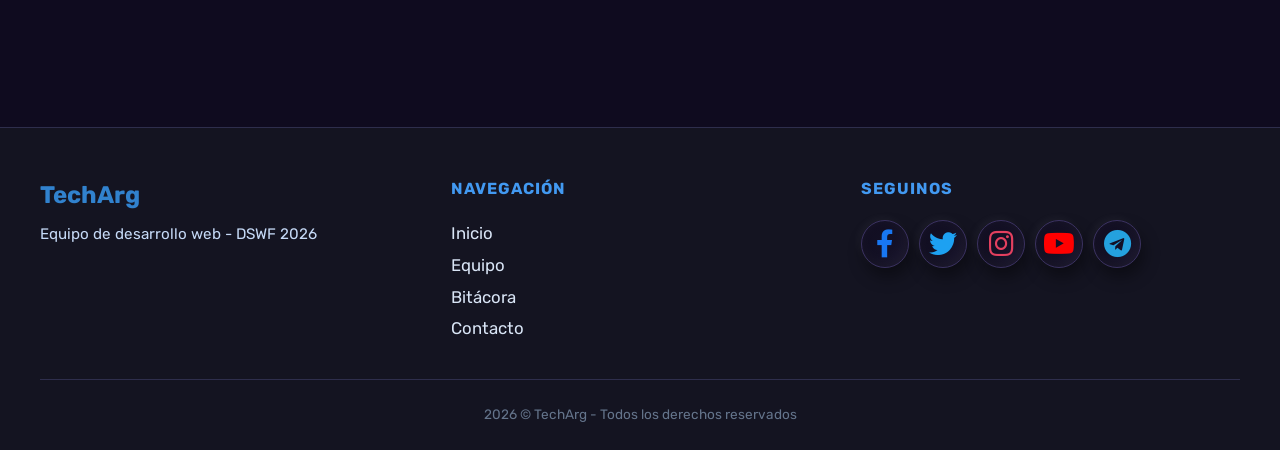
==== commit 6baf4eda: "corrijo numeros del carrusel y enlaces de Sergio y Karina" ====
--- a/index.html
+++ b/index.html
@@ -143,7 +143,7 @@
             <a href="sergio.html" class="btn-profile">Ver Perfil</a>
           </div>
           <div class="card-socials">
-            <a href="https://www.linkedin.com" target="_blank" rel="noopener" title="LinkedIn" class="socials-item">
+            <a href="https://www.linkedin.com/in/sergio-cesar-barrientos" target="_blank" rel="noopener" title="LinkedIn" class="socials-item">
               <i class="fab fa-linkedin-in linkedin"></i>
             </a>
             <a href="https://github.com/SergioCesarBarrientos" target="_blank" rel="noopener" title="GitHub" class="socials-item">
@@ -201,7 +201,7 @@
               </div>
               <div class="skill-content">
                 <span class="skill-number">01</span>
-                <h3> Github</h3>
+                <h3> Vercel</h3>
                 <p>Publicación de proyectos web.</p>
               </div>
             </article>
--- a/css/styles.css
+++ b/css/styles.css
@@ -73,6 +73,9 @@
 .logo {
   display: flex;
   align-items: center;
+  font-weight: 700;
+  font-size: 1.2rem;
+  color: var(--primary-color);
 }
 
 /* Botón hamburguesa (solo mobile) */
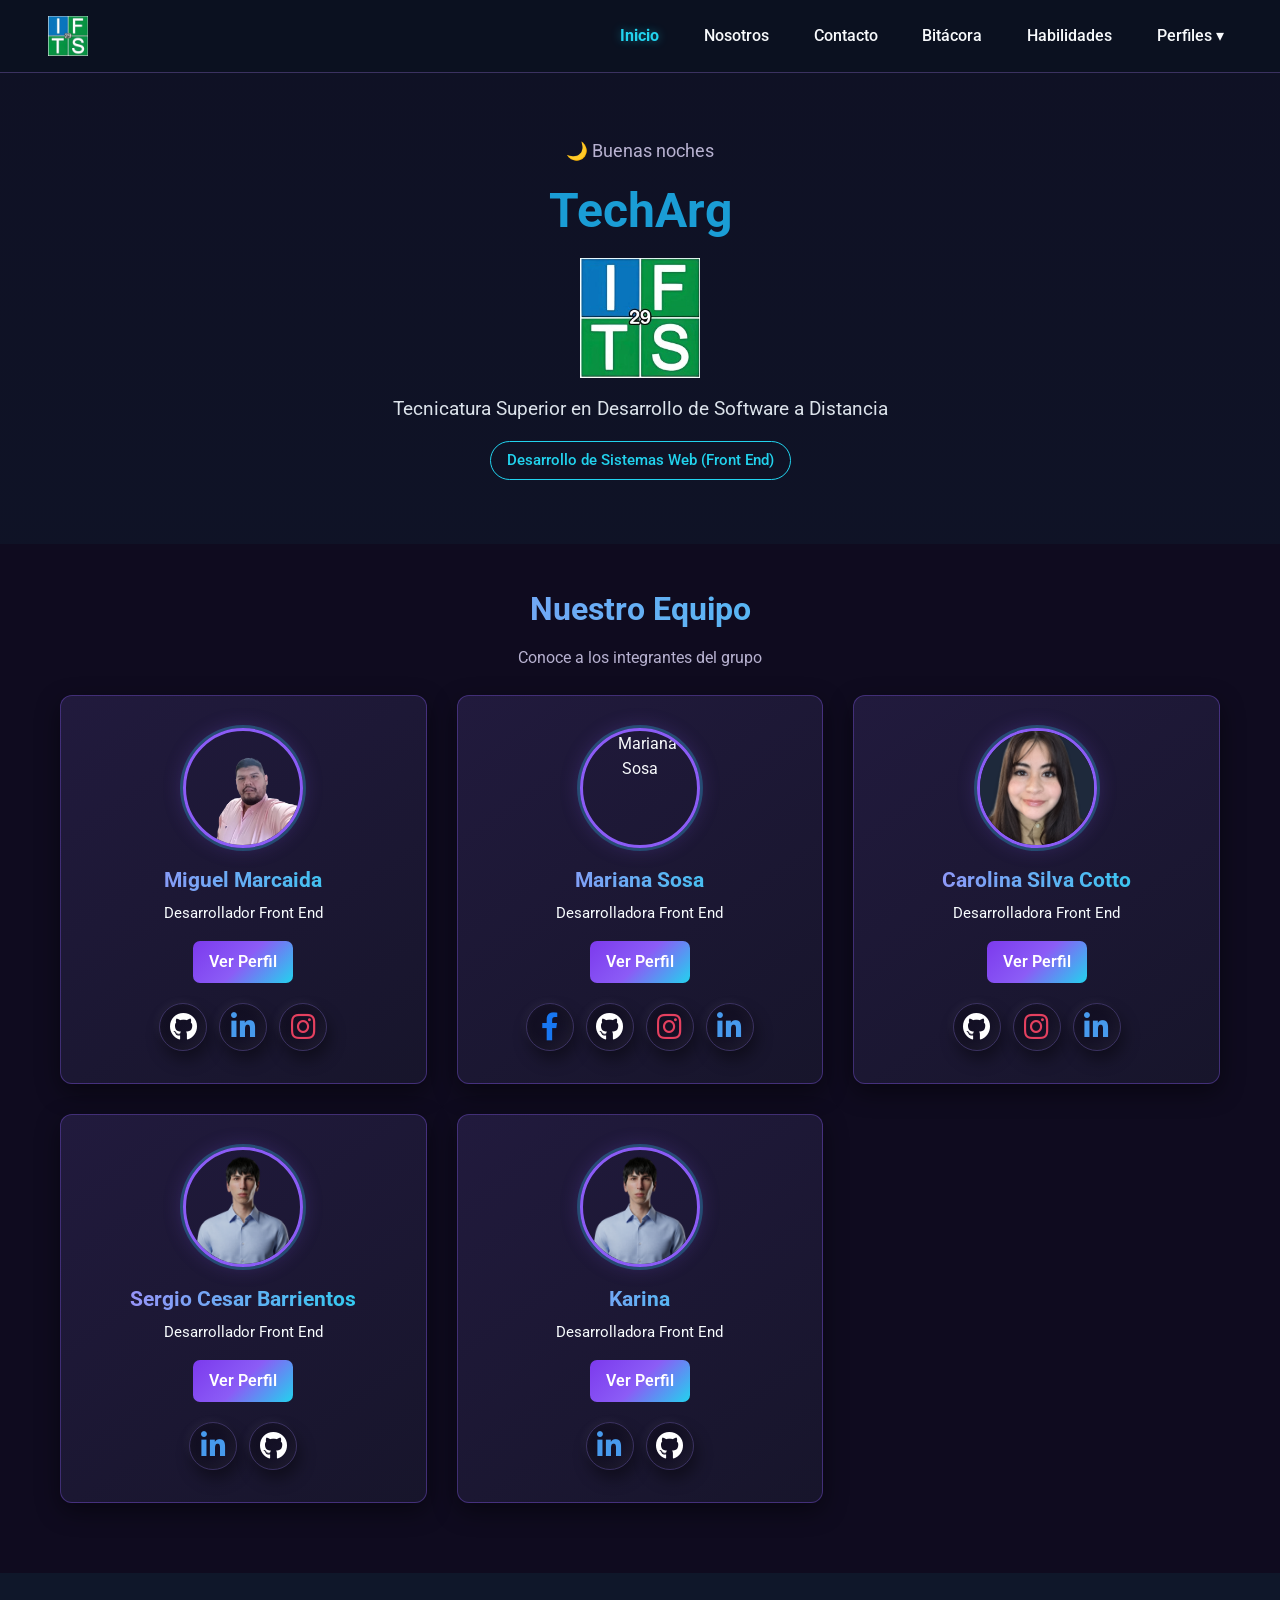
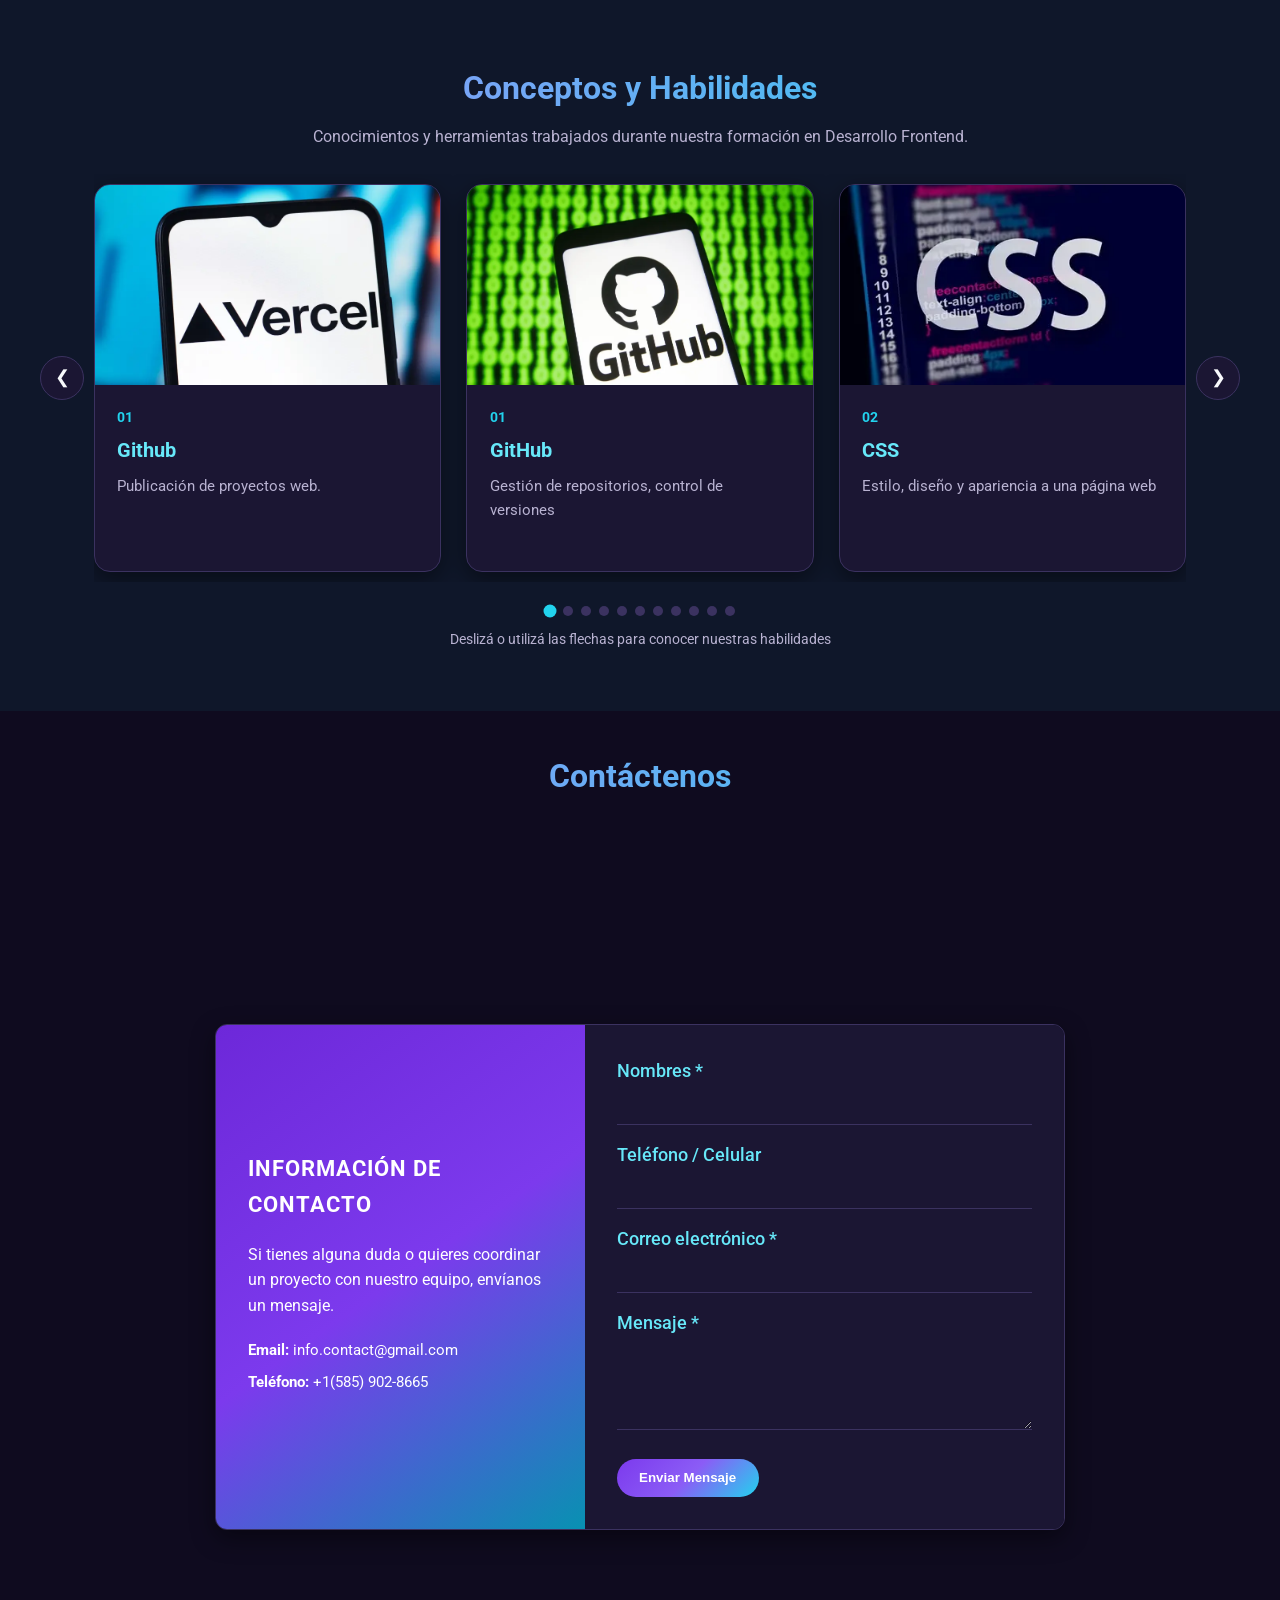
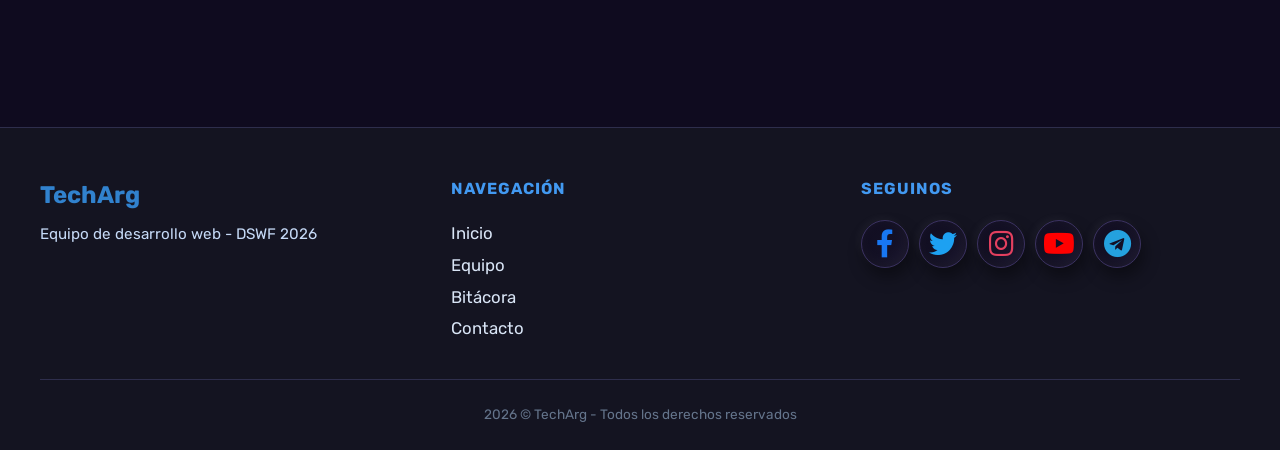
==== commit ce8c50b9: "correccion de link, footer y estilos" ====
--- a/index.html
+++ b/index.html
@@ -4,7 +4,7 @@
 <head>
   <meta charset="UTF-8" />
   <meta name="viewport" content="width=device-width, initial-scale=1.0" />
-  <title>TechArg - Equipo de Desarrollo</title>
+  <title>Portada - Equipo de Desarrollo</title>
 
   <!-- Google Fonts -->
   <link rel="preconnect" href="https://fonts.googleapis.com" />
@@ -13,14 +13,14 @@
   <link rel="stylesheet" href="https://fonts.googleapis.com/css2?family=Rubik:wght@400;500&display=swap" />
   <link rel="stylesheet" href="https://cdnjs.cloudflare.com/ajax/libs/font-awesome/5.15.4/css/all.min.css" />
   <link rel="stylesheet" href="css/styles.css" />
-  <link rel="shortcut icon" href="img/logoItfs.png" type="image/x-icon" />
+  <link rel="shortcut icon" href="img/sergio/ifts.png" type="image/x-icon" />
 </head>
 
 <body>
   <!-- Encabezado / Navegación -->
   <header class="header">
     <div class="logo">
-      <span><img src="img/logoItfs.png" alt="Logo IFTS" width="40" /></span>
+      <span><img src="img/sergio/ifts.png" alt="Logo IFTS" width="40" /></span>
     </div>
 
     <button class="menu-toggle" id="menuToggle" aria-label="Abrir menú">
@@ -34,13 +34,13 @@
       <a href="bitacora.html">Bitácora</a>
       <a href="#habilidades">Habilidades</a>
       <div class="dropdown">
-        <a href="#equipo" class="dropdown-btn">Equipo ▾</a>
+        <a href="#equipo" class="dropdown-btn">Perfiles ▾</a>
         <div class="dropdown-content">
           <a href="mariana.html">Mariana Sosa</a>
           <a href="miguel.html">Miguel Marcaida</a>
           <a href="carolina.html">Carolina Silva Cotto</a>
           <a href="sergio.html">Sergio Cesar Barrientos</a>
-          <a href="karina.html">Karina Sanchez</a>
+          <a href="karina.html">Karina Sanz</a>
         </div>
       </div>
     </nav>
@@ -52,7 +52,7 @@
       <div class="hero-content">
         <p id="saludo" class="saludo">Cargando...</p>
         <h1 class="hero-title">TechArg</h1>
-        <img src="img/logoItfs.png" alt="Logo IFTS" class="hero-logo" />
+        <img src="img/sergio/ifts.png" alt="Logo IFTS" class="hero-logo" />
         <p class="hero-subtitle">
           Tecnicatura Superior en Desarrollo de Software a Distancia
         </p>
@@ -143,7 +143,7 @@
             <a href="sergio.html" class="btn-profile">Ver Perfil</a>
           </div>
           <div class="card-socials">
-            <a href="https://www.linkedin.com/in/sergio-cesar-barrientos" target="_blank" rel="noopener" title="LinkedIn" class="socials-item">
+            <a href="https://www.linkedin.com" target="_blank" rel="noopener" title="LinkedIn" class="socials-item">
               <i class="fab fa-linkedin-in linkedin"></i>
             </a>
             <a href="https://github.com/SergioCesarBarrientos" target="_blank" rel="noopener" title="GitHub" class="socials-item">
@@ -154,11 +154,11 @@
 
         <!-- Karina -->
         <article class="card">
-          <img src="img/karina/perfil.png" alt="Karina" class="card-img" />
+          <img src="img/sergio/yo.png" alt="Karina" class="card-img" />
           <h3>Karina</h3>
           <p class="role">Desarrolladora Front End</p>
           <div class="card-links">
-            <a href="karina.html" class="btn-profile">Ver Perfil</a>
+            <a href="integrante5.html" class="btn-profile">Ver Perfil</a>
           </div>
           <div class="card-socials">
             <a href="https://www.linkedin.com" target="_blank" rel="noopener" title="LinkedIn" class="socials-item">
@@ -201,7 +201,7 @@
               </div>
               <div class="skill-content">
                 <span class="skill-number">01</span>
-                <h3> Vercel</h3>
+                <h3> Github</h3>
                 <p>Publicación de proyectos web.</p>
               </div>
             </article>
@@ -428,14 +428,7 @@
     </div>
   </footer>
 
-
-
-  <button id="btnArriba" class="btn-arriba">
-           <i class="fas fa-arrow-up"></i>
-    </button>
-
   <script src="js/main.js"></script>
-  <script src="js/sergio.js"></script>
 </body>
 
 </html>
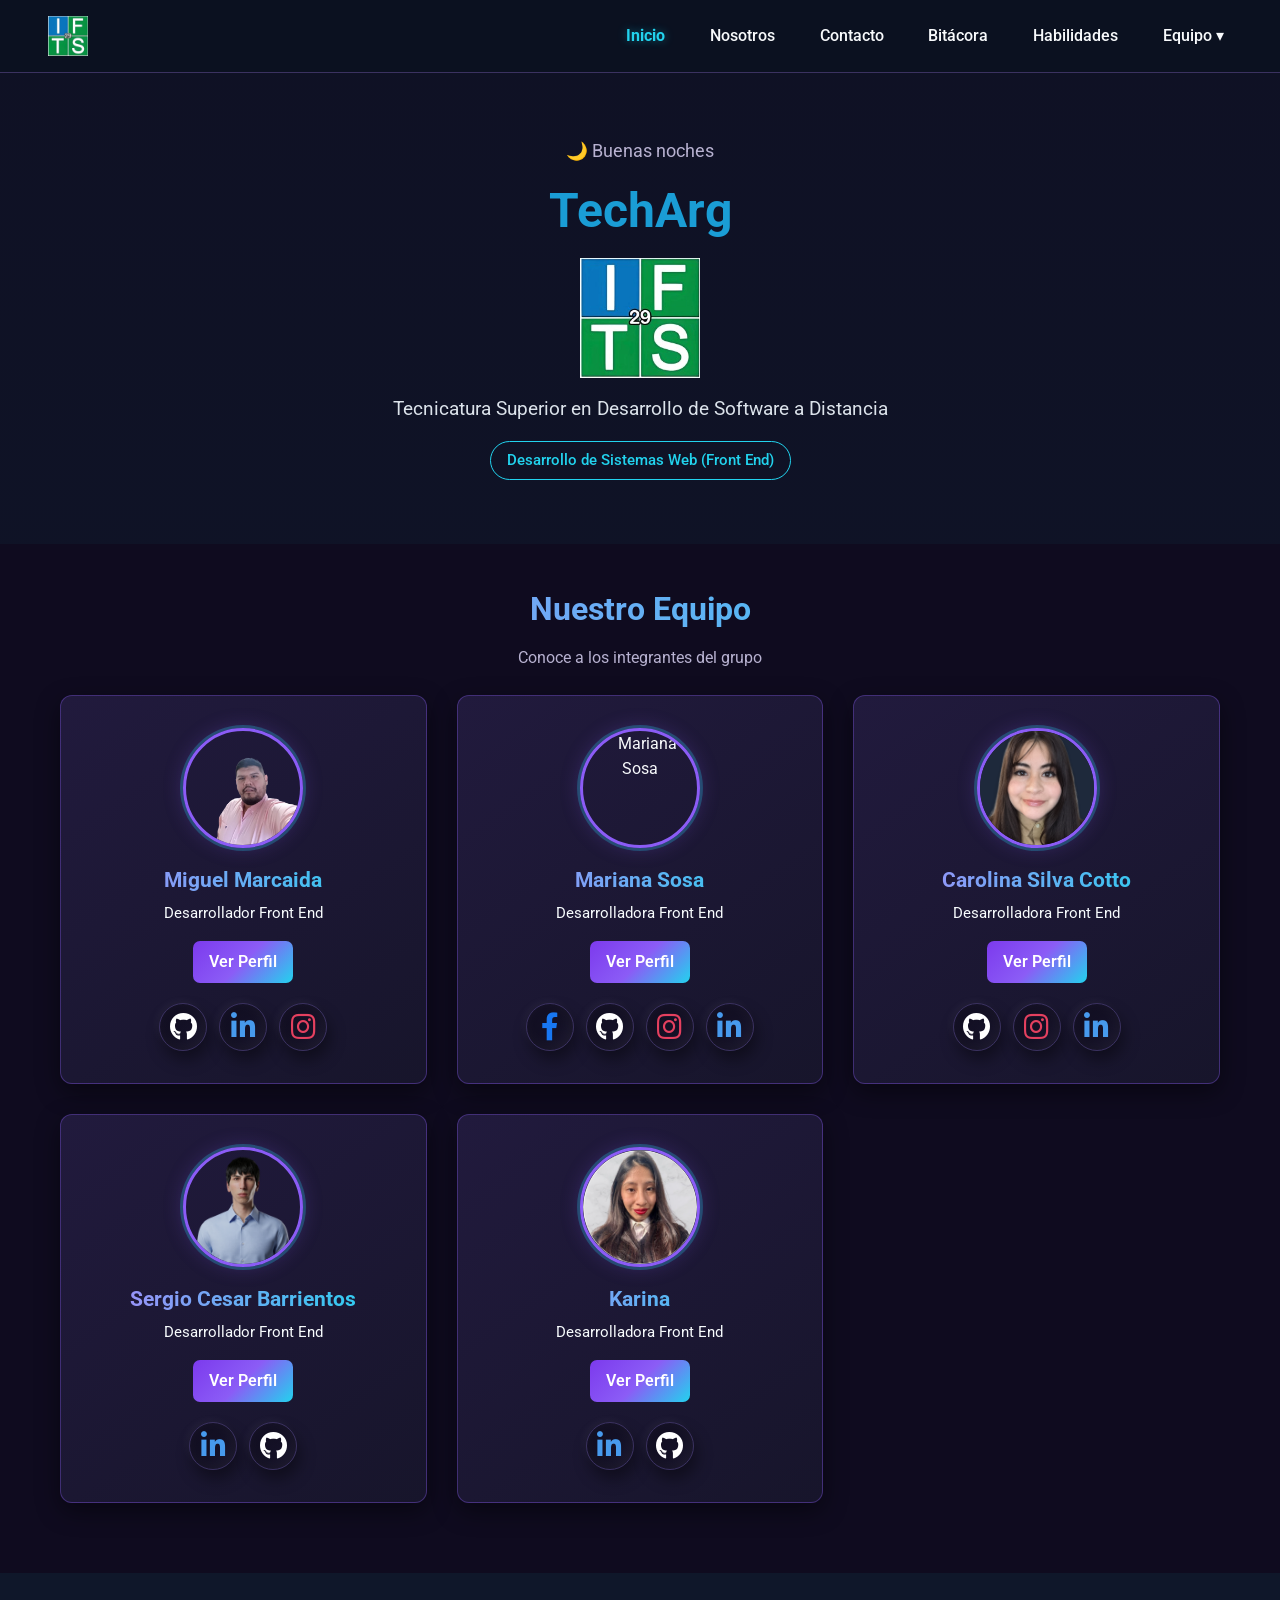
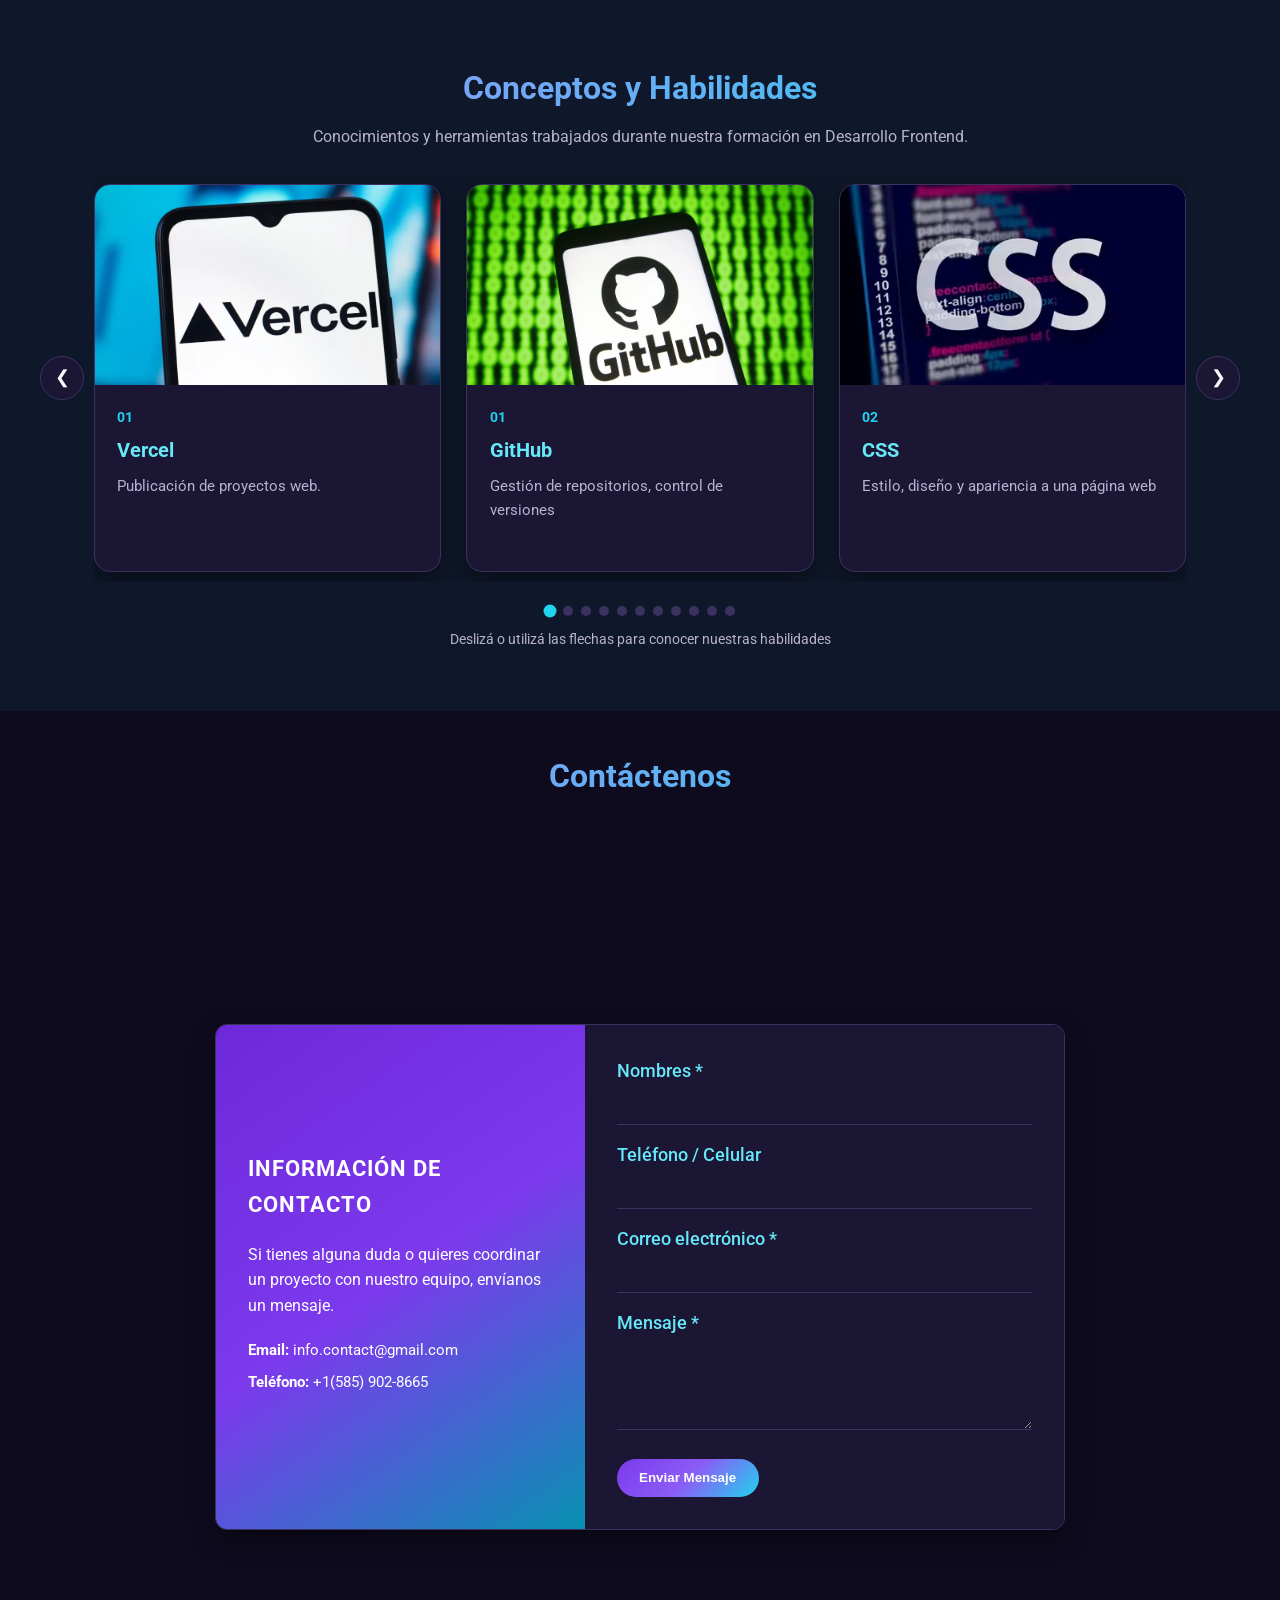
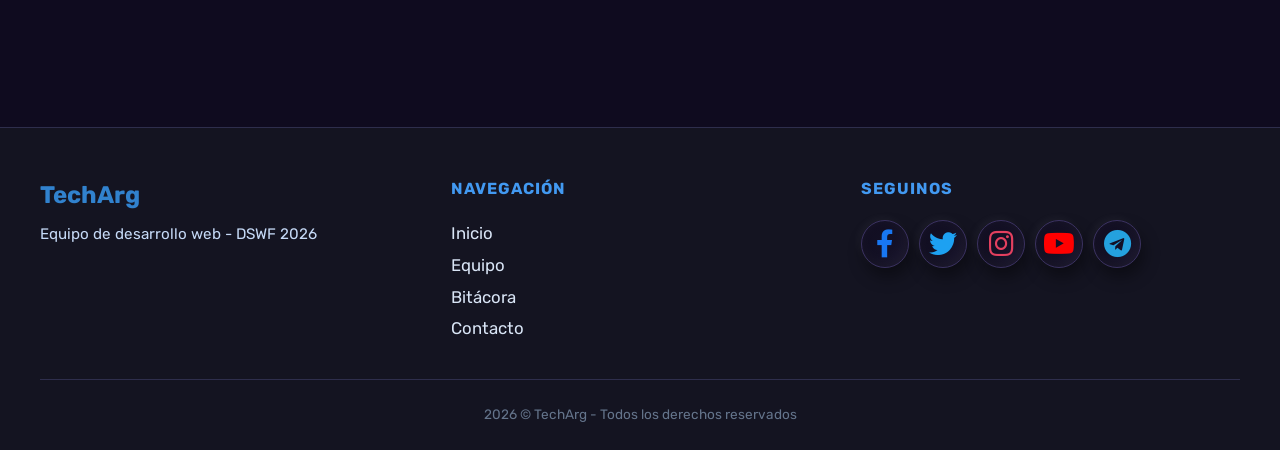
==== commit 62ae733f: "Fix: resolviendo conflictos de mezcla en maquetación" ====
--- a/index.html
+++ b/index.html
@@ -4,7 +4,7 @@
 <head>
   <meta charset="UTF-8" />
   <meta name="viewport" content="width=device-width, initial-scale=1.0" />
-  <title>Portada - Equipo de Desarrollo</title>
+  <title>TechArg - Equipo de Desarrollo</title>
 
   <!-- Google Fonts -->
   <link rel="preconnect" href="https://fonts.googleapis.com" />
@@ -13,14 +13,14 @@
   <link rel="stylesheet" href="https://fonts.googleapis.com/css2?family=Rubik:wght@400;500&display=swap" />
   <link rel="stylesheet" href="https://cdnjs.cloudflare.com/ajax/libs/font-awesome/5.15.4/css/all.min.css" />
   <link rel="stylesheet" href="css/styles.css" />
-  <link rel="shortcut icon" href="img/sergio/ifts.png" type="image/x-icon" />
+  <link rel="shortcut icon" href="img/logoItfs.png" type="image/x-icon" />
 </head>
 
 <body>
   <!-- Encabezado / Navegación -->
   <header class="header">
     <div class="logo">
-      <span><img src="img/sergio/ifts.png" alt="Logo IFTS" width="40" /></span>
+      <span><img src="img/logoItfs.png" alt="Logo IFTS" width="40" /></span>
     </div>
 
     <button class="menu-toggle" id="menuToggle" aria-label="Abrir menú">
@@ -34,7 +34,7 @@
       <a href="bitacora.html">Bitácora</a>
       <a href="#habilidades">Habilidades</a>
       <div class="dropdown">
-        <a href="#equipo" class="dropdown-btn">Perfiles ▾</a>
+        <a href="#equipo" class="dropdown-btn">Equipo ▾</a>
         <div class="dropdown-content">
           <a href="mariana.html">Mariana Sosa</a>
           <a href="miguel.html">Miguel Marcaida</a>
@@ -52,7 +52,7 @@
       <div class="hero-content">
         <p id="saludo" class="saludo">Cargando...</p>
         <h1 class="hero-title">TechArg</h1>
-        <img src="img/sergio/ifts.png" alt="Logo IFTS" class="hero-logo" />
+        <img src="img/logoItfs.png" alt="Logo IFTS" class="hero-logo" />
         <p class="hero-subtitle">
           Tecnicatura Superior en Desarrollo de Software a Distancia
         </p>
@@ -143,7 +143,7 @@
             <a href="sergio.html" class="btn-profile">Ver Perfil</a>
           </div>
           <div class="card-socials">
-            <a href="https://www.linkedin.com" target="_blank" rel="noopener" title="LinkedIn" class="socials-item">
+            <a href="https://www.linkedin.com/in/sergio-cesar-barrientos" target="_blank" rel="noopener" title="LinkedIn" class="socials-item">
               <i class="fab fa-linkedin-in linkedin"></i>
             </a>
             <a href="https://github.com/SergioCesarBarrientos" target="_blank" rel="noopener" title="GitHub" class="socials-item">
@@ -154,17 +154,17 @@
 
         <!-- Karina -->
         <article class="card">
-          <img src="img/sergio/yo.png" alt="Karina" class="card-img" />
+          <img src="img/karina/perfil.png" alt="Karina" class="card-img" />
           <h3>Karina</h3>
           <p class="role">Desarrolladora Front End</p>
           <div class="card-links">
-            <a href="integrante5.html" class="btn-profile">Ver Perfil</a>
+            <a href="karina.html" class="btn-profile">Ver Perfil</a>
           </div>
           <div class="card-socials">
             <a href="https://www.linkedin.com" target="_blank" rel="noopener" title="LinkedIn" class="socials-item">
               <i class="fab fa-linkedin-in linkedin"></i>
             </a>
-            <a href="https://github.com" target="_blank" rel="noopener" title="GitHub" class="socials-item">
+            <a href="https://github.com/karinaluciasanz" target="_blank" rel="noopener" title="GitHub" class="socials-item">
               <i class="fab fa-github github"></i>
             </a>
           </div>
@@ -201,7 +201,7 @@
               </div>
               <div class="skill-content">
                 <span class="skill-number">01</span>
-                <h3> Github</h3>
+                <h3> Vercel</h3>
                 <p>Publicación de proyectos web.</p>
               </div>
             </article>
@@ -428,7 +428,14 @@
     </div>
   </footer>
 
+
+
+  <button id="btnArriba" class="btn-arriba">
+           <i class="fas fa-arrow-up"></i>
+    </button>
+
   <script src="js/main.js"></script>
+  <script src="js/sergio.js"></script>
 </body>
 
 </html>
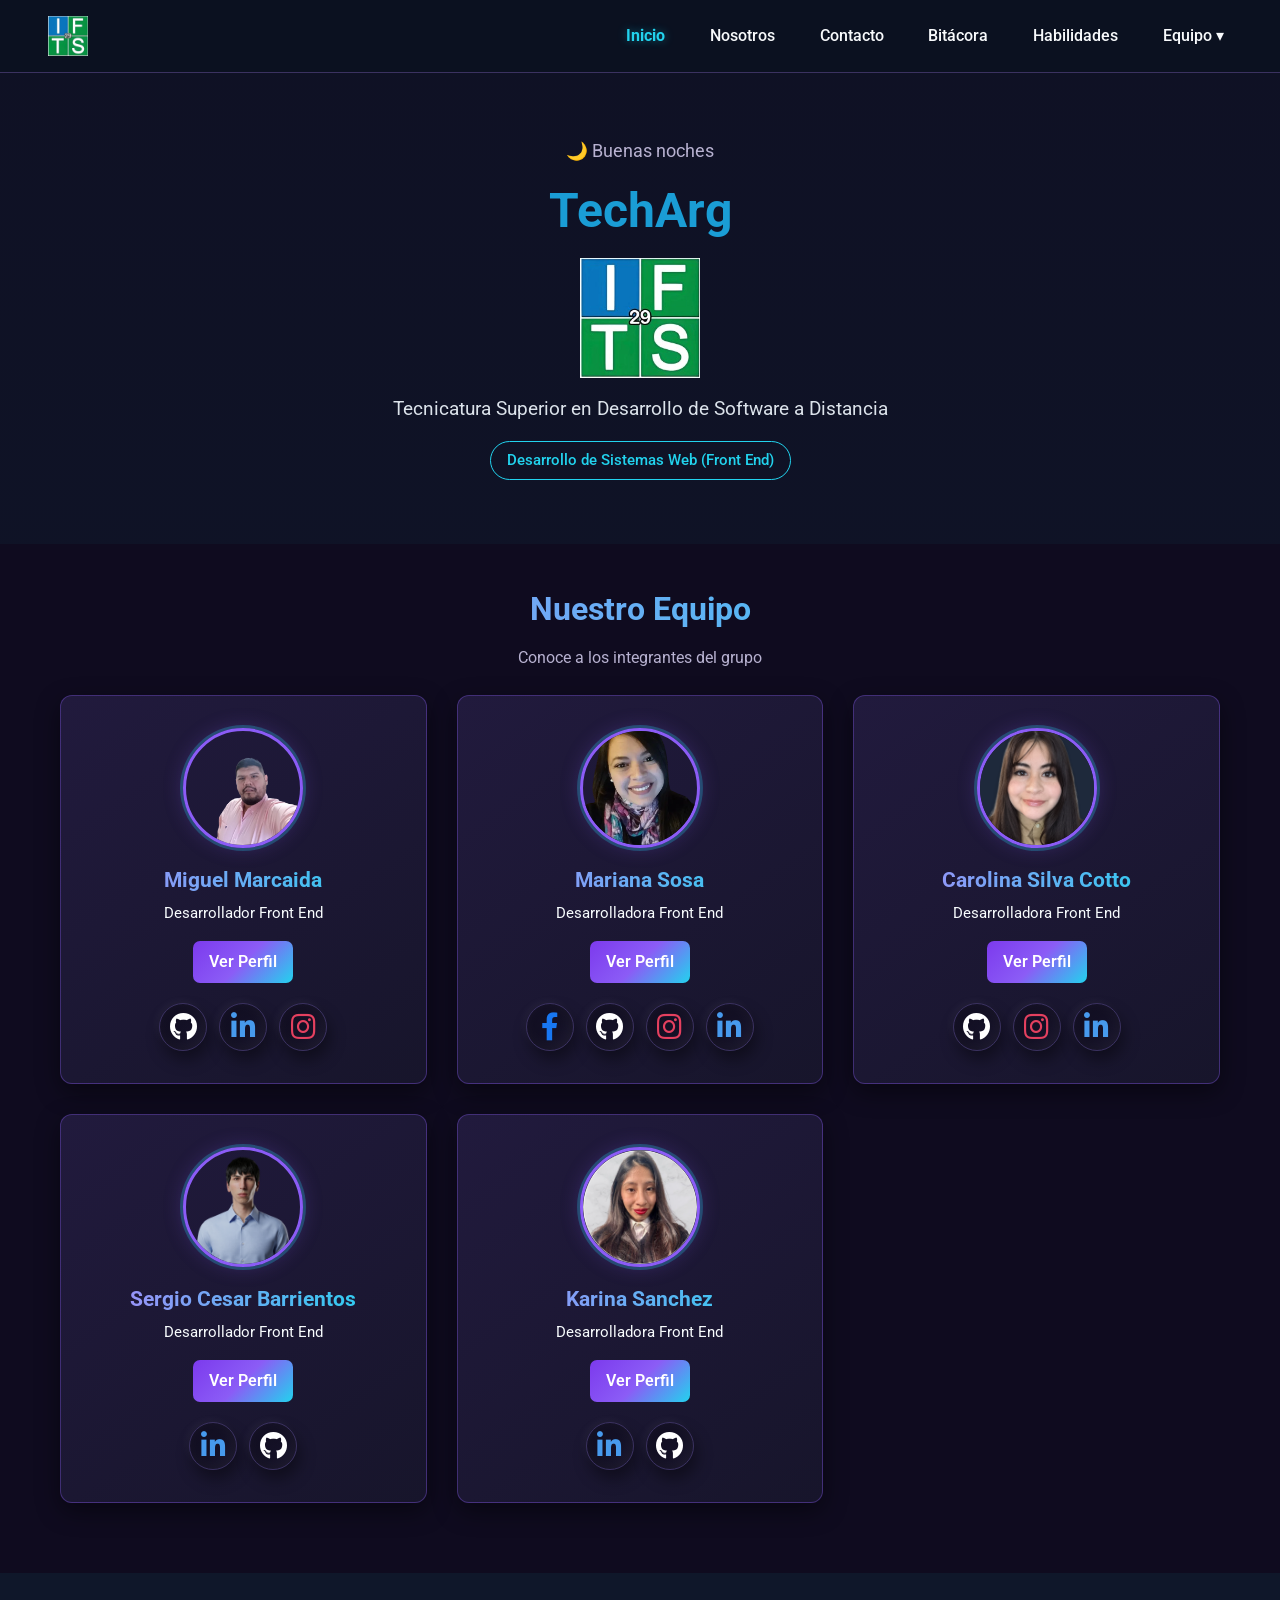
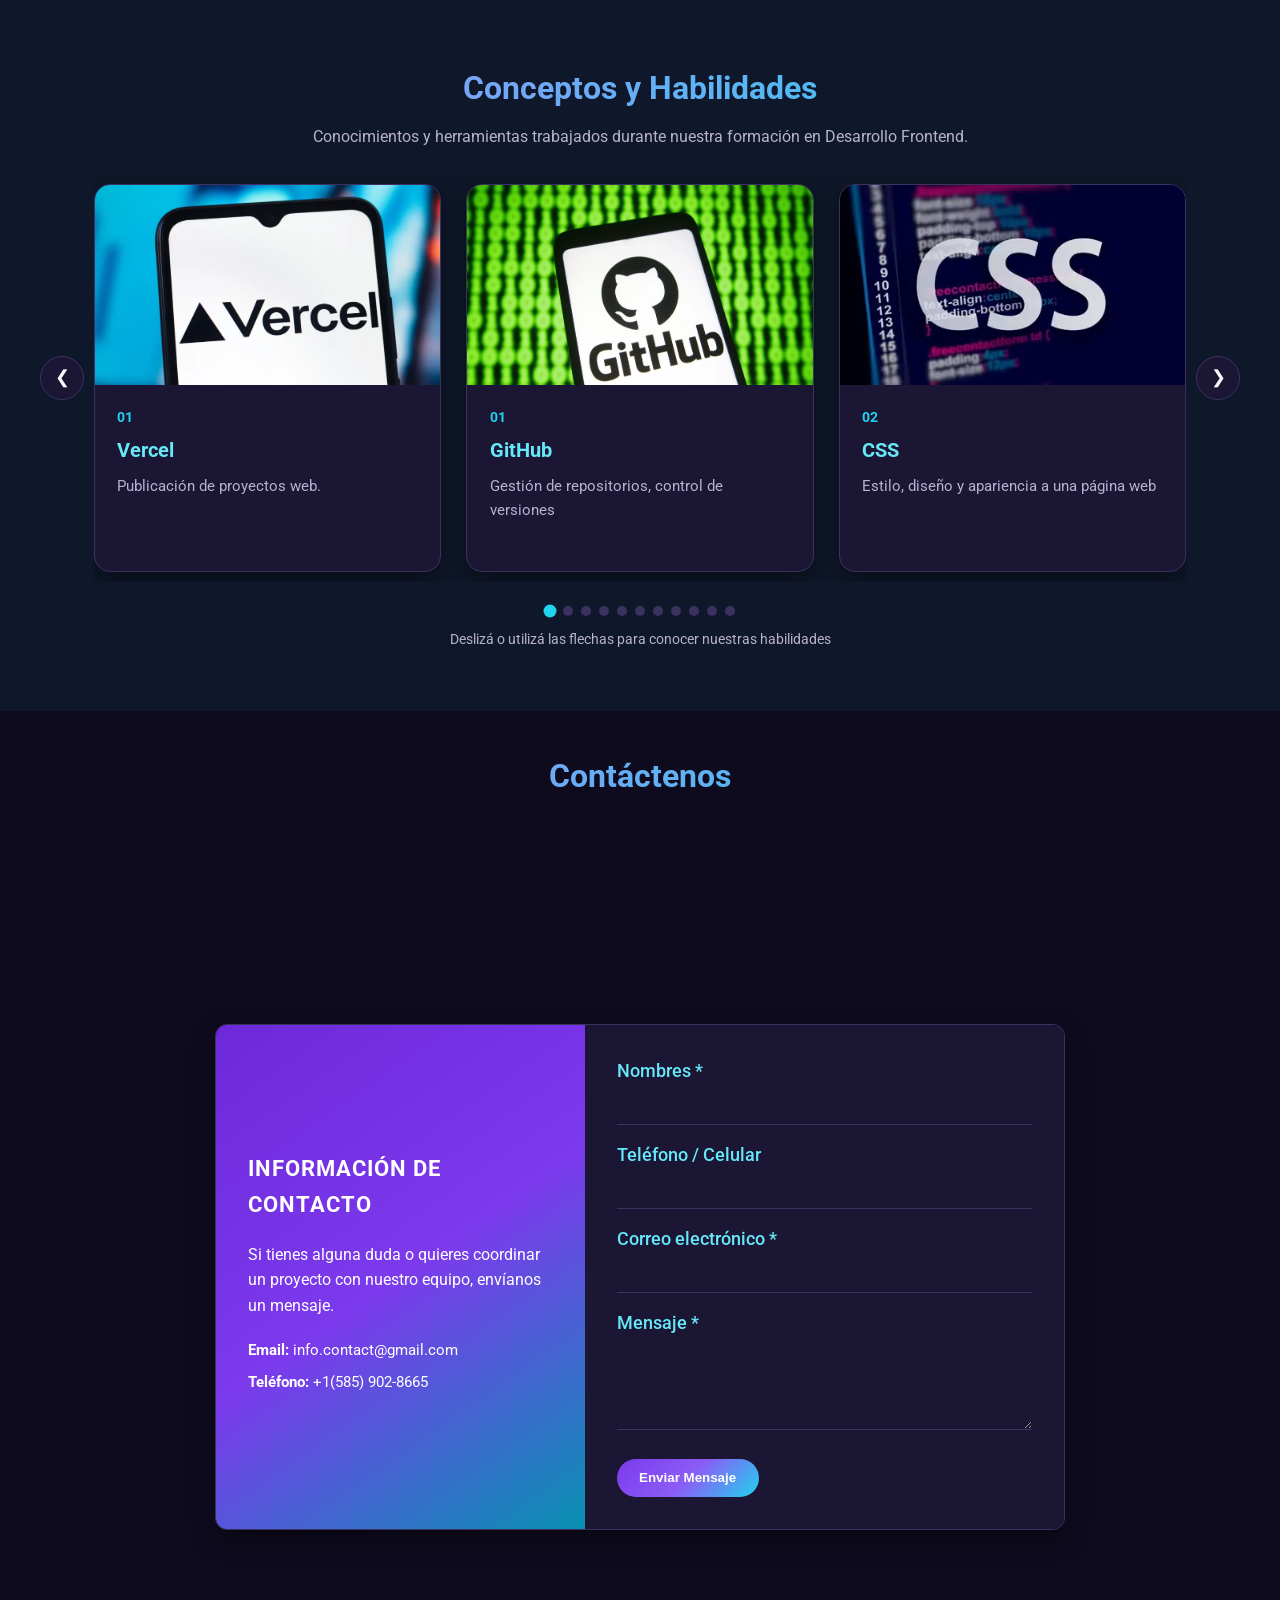
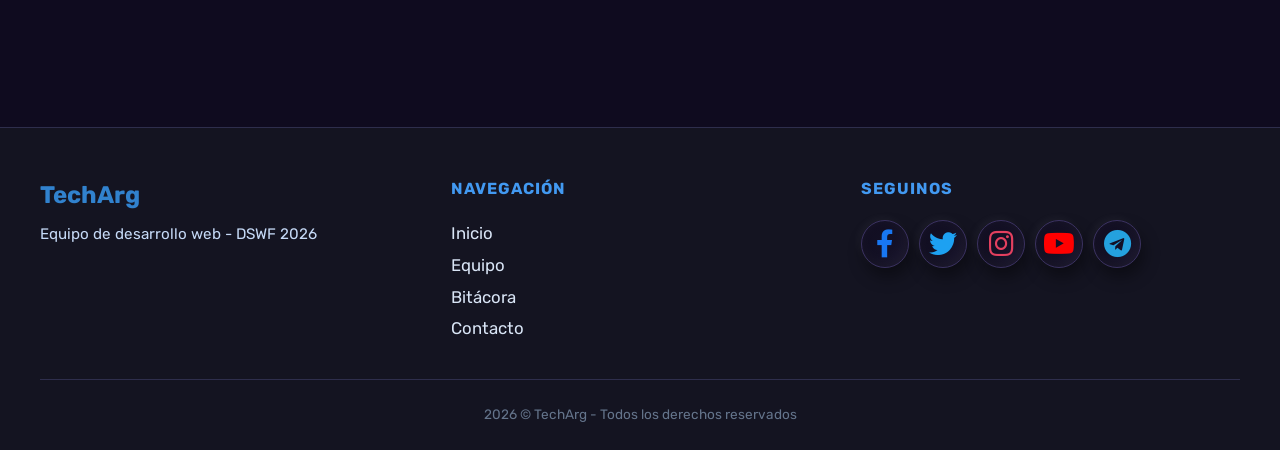
==== commit ffe03f1d: "Agrego fotos del perfil de Mariana" ====
--- a/index.html
+++ b/index.html
@@ -40,7 +40,7 @@
           <a href="miguel.html">Miguel Marcaida</a>
           <a href="carolina.html">Carolina Silva Cotto</a>
           <a href="sergio.html">Sergio Cesar Barrientos</a>
-          <a href="karina.html">Karina Sanz</a>
+          <a href="karina.html">Karina Sanchez</a>
         </div>
       </div>
     </nav>
@@ -91,7 +91,7 @@
 
         <!-- Mariana -->
         <article class="card">
-          <img src="img/foto cv.webp" alt="Mariana Sosa" class="card-img" />
+          <img src="img/mariana/fotoPerfil.webp" alt="Mariana Sosa" class="card-img" />
           <h3>Mariana Sosa</h3>
           <p class="role">Desarrolladora Front End</p>
           <div class="card-links">
@@ -155,7 +155,7 @@
         <!-- Karina -->
         <article class="card">
           <img src="img/karina/perfil.png" alt="Karina" class="card-img" />
-          <h3>Karina</h3>
+          <h3>Karina Sanchez</h3>
           <p class="role">Desarrolladora Front End</p>
           <div class="card-links">
             <a href="karina.html" class="btn-profile">Ver Perfil</a>
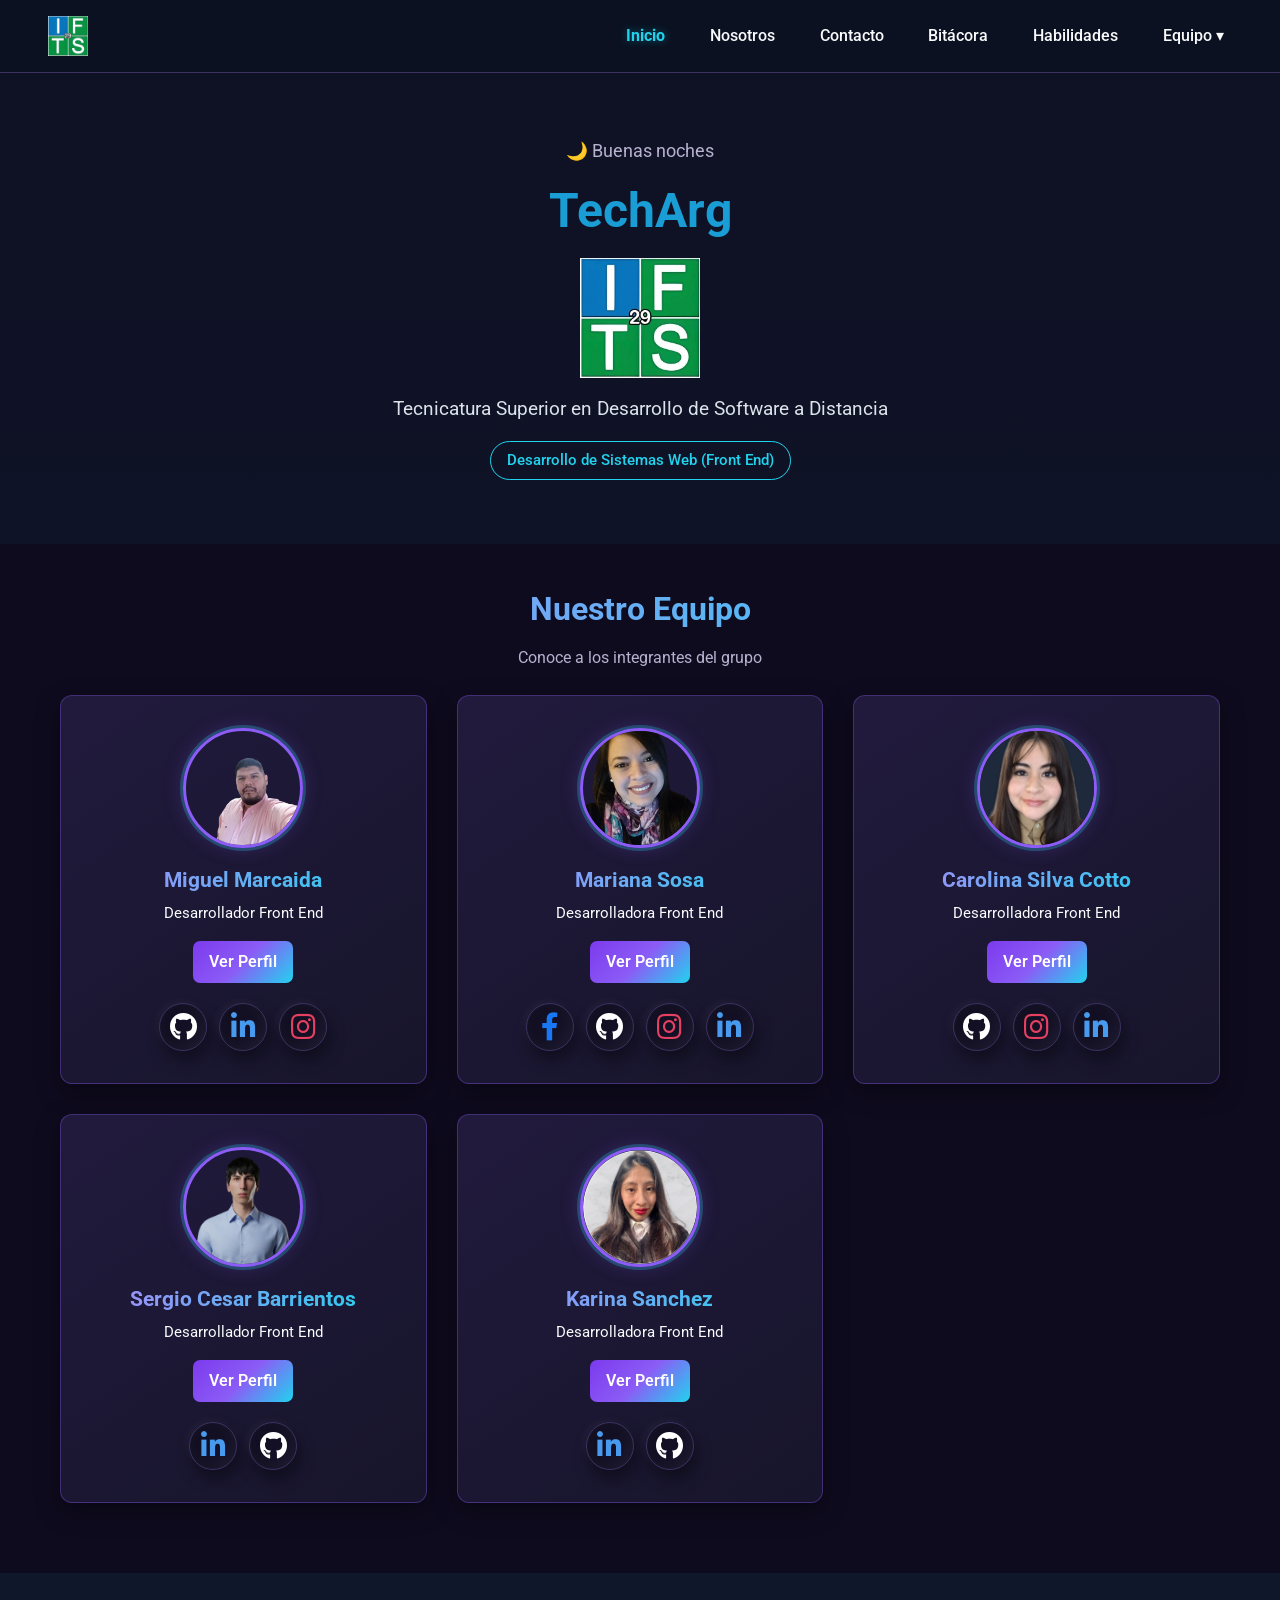
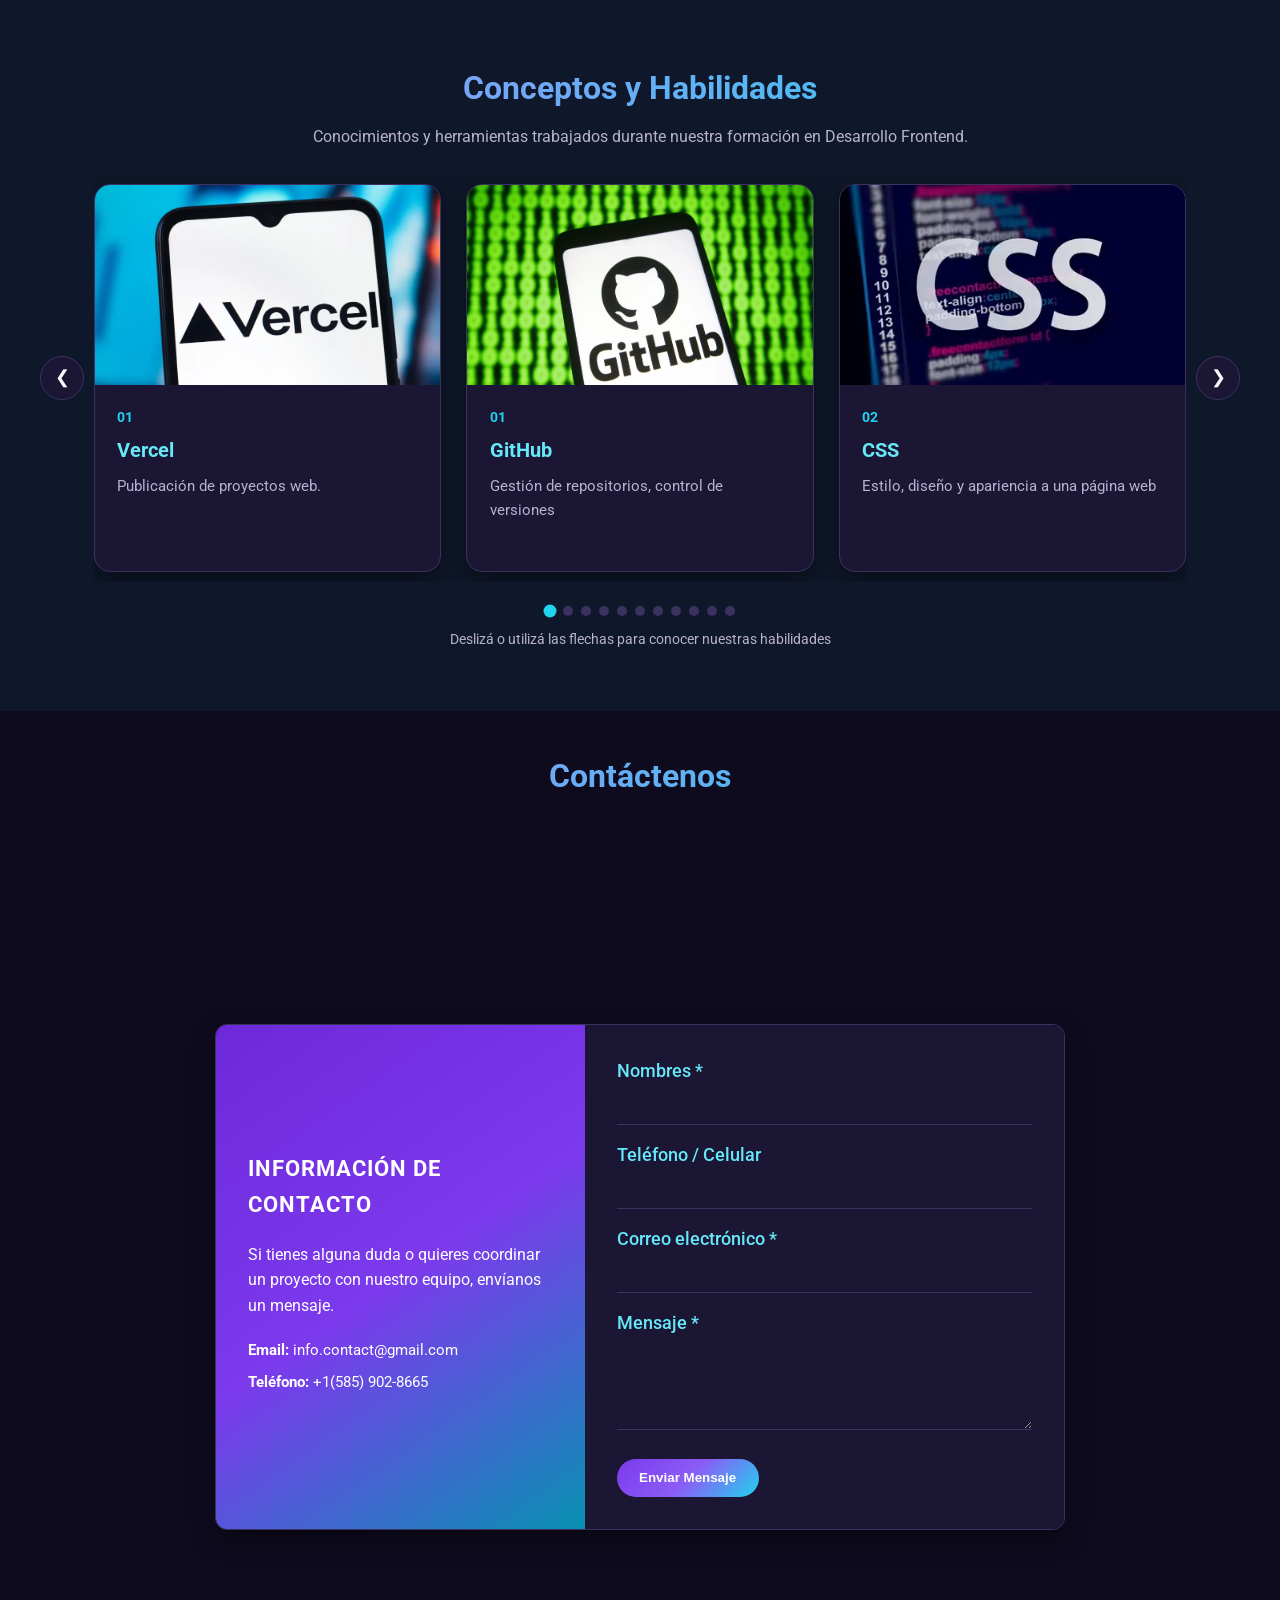
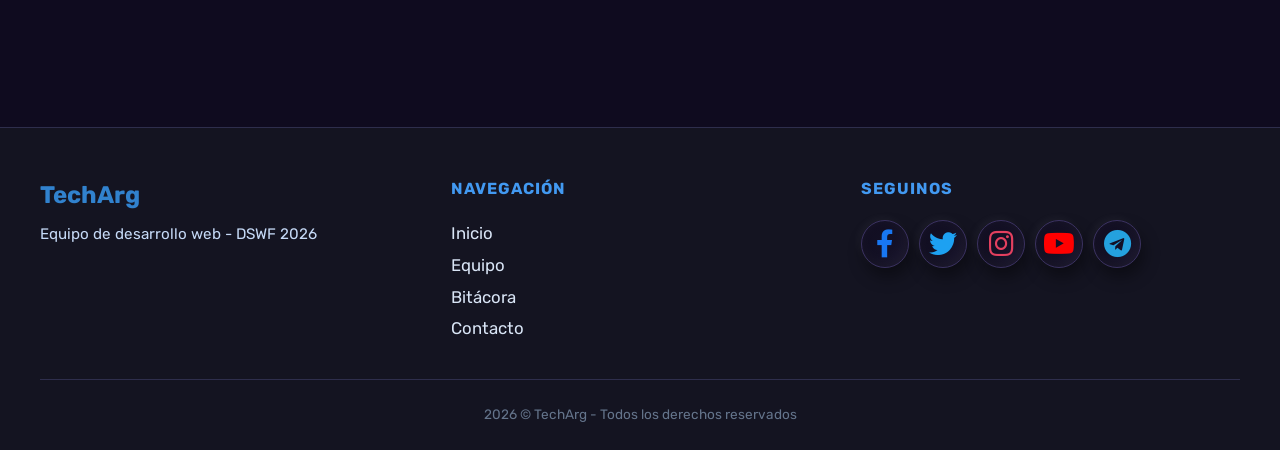
==== commit 8d98aba5: "Agrego fotos del perfil de Mariana" ====
--- a/index.html
+++ b/index.html
@@ -91,7 +91,7 @@
 
         <!-- Mariana -->
         <article class="card">
-          <img src="img/mariana/fotoPerfil.webp" alt="Mariana Sosa" class="card-img" />
+          <img src="img/mariana/foto cv.png" alt="Mariana Sosa" class="card-img" />
           <h3>Mariana Sosa</h3>
           <p class="role">Desarrolladora Front End</p>
           <div class="card-links">
